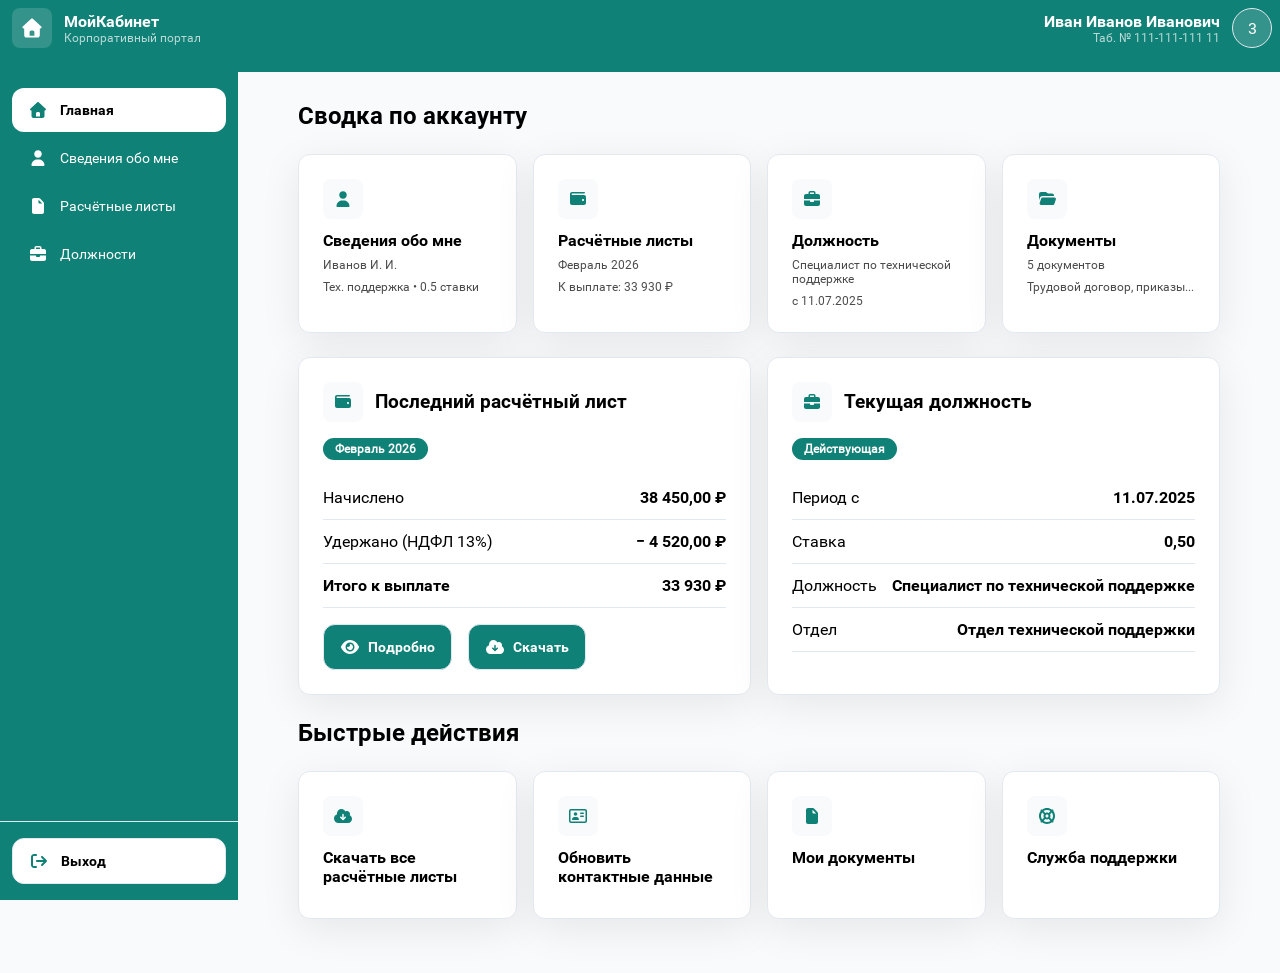
==== index.html @ 72a5d487 "b" ====
<!DOCTYPE html><!-- Главная страница --><html lang="en"> <head><meta charset="UTF-8"><meta name="viewport" content="width=device-width"><link rel="icon" type="image/svg+xml" href="/favicon.svg"><link rel="icon" href="/favicon.ico"><meta name="generator" content="Astro v6.3.8"><title>Astro Basics</title><!-- Шрифт важный --><link rel="preload" href="/fonts/Roboto-Regular.woff2" as="font" type="font/woff2" crossorigin="anonymous"><link rel="stylesheet" href="/_astro/user.DQUoCgs-.css">
<style>.header[data-astro-cid-3ef6ksr2]{position:sticky;top:0;z-index:5;height:var(--header-height);background:var(--color-brand)}.header__inner[data-astro-cid-3ef6ksr2]{display:flex;justify-content:space-between;align-items:center;padding-top:var(--space-1)}.header__logo[data-astro-cid-3ef6ksr2]{display:flex;align-items:center;gap:var(--space-3);margin-left:var(--space-3)}.header__logo-box[data-astro-cid-3ef6ksr2]{width:var(--icon-lg);height:var(--icon-lg);background:var(--color-card-muted);border-radius:var(--radius-2)}.header__logo-icon[data-astro-cid-3ef6ksr2]{width:var(--icon);height:var(--icon);color:var(--color-text-inverse);fill:var(--color-text-inverse)}.header__logo-text[data-astro-cid-3ef6ksr2]{color:var(--color-text-inverse)}.header__user[data-astro-cid-3ef6ksr2]{display:flex;align-items:center;gap:var(--space-3);color:var(--color-text-inverse);cursor:pointer;padding:.25rem .5rem .25rem 0;border-radius:var(--radius-3);transition:background var(--transition)}.header__user-info[data-astro-cid-3ef6ksr2]{text-align:right}.header__avatar[data-astro-cid-3ef6ksr2]{width:var(--icon-lg);height:var(--icon-lg);border-radius:50%;border:var(--border);overflow:hidden;background:var(--color-card-muted);flex-shrink:0}.sidebar-toggle[data-astro-cid-3ef6ksr2]{display:none;background:transparent;border:none;cursor:pointer;padding:var(--space-2);border-radius:var(--radius-2);transition:background var(--transition);align-items:center;justify-content:center}.sidebar-toggle[data-astro-cid-3ef6ksr2]:hover{background:var(--color-card-muted)}.sidebar-toggle[data-astro-cid-3ef6ksr2] .icon[data-astro-cid-3ef6ksr2]{fill:var(--color-text-inverse);width:var(--icon-md);height:var(--icon-md)}@media screen and (max-width:1000px){.sidebar-toggle[data-astro-cid-3ef6ksr2]{display:flex}}@media screen and (max-width:600px){.header__inner[data-astro-cid-3ef6ksr2]{padding:var(--space-1) 0}.header__user-info[data-astro-cid-3ef6ksr2]{display:none}.header__inner-left[data-astro-cid-3ef6ksr2]{width:100%}}@media screen and (max-width:400px){.header__user[data-astro-cid-3ef6ksr2]{display:none}.header__inner-left[data-astro-cid-3ef6ksr2]{width:100%;padding-right:var(--space-3)}.header__logo[data-astro-cid-3ef6ksr2]{margin-left:auto}}.sidebar[data-astro-cid-ssfzsv2f]{height:calc(100vh - var(--header-height));width:var(--sidebar-width);background-color:var(--color-brand);position:sticky;top:var(--header-height);z-index:5;overflow-y:auto}.sidebar__nav[data-astro-cid-ssfzsv2f]{flex:1;padding:var(--space-4) var(--space-3);gap:var(--space-1)}.sidebar__item[data-astro-cid-ssfzsv2f]{display:flex;align-items:center;gap:var(--space-3);padding:var(--space-3) var(--space-4);border-radius:var(--radius-3);font-size:.875rem;color:var(--color-text-inverse);transition:color var(--transition),background var(--transition);cursor:pointer;position:relative}.sidebar__item[data-astro-cid-ssfzsv2f]:hover{background:var(--color-card);color:var(--color-text);transition:color var(--transition),background var(--transition)}.sidebar__item[data-astro-cid-ssfzsv2f]:hover svg[data-astro-cid-ssfzsv2f]{fill:var(--color-brand);transition:fill var(--transition)}.sidebar__item[data-astro-cid-ssfzsv2f].active{font-family:var(--family-bold);background:var(--color-card);color:var(--clr-text)}.sidebar__item[data-astro-cid-ssfzsv2f].active svg[data-astro-cid-ssfzsv2f]{fill:var(--color-brand)}.sidebar__bottom[data-astro-cid-ssfzsv2f]{padding:var(--space-4) var(--space-3);border-top:var(--border)}.sidebar__item[data-astro-cid-ssfzsv2f].logout{color:var(--color-text);width:100%;background:var(--color-card)}
</style></head> <body>  <div class="home"> <header class="header" data-astro-cid-3ef6ksr2> <div class="container" data-astro-cid-3ef6ksr2> <div class="header__inner" data-astro-cid-3ef6ksr2> <div class="header__inner-left flex__row flex__gap flex__align" data-astro-cid-3ef6ksr2> <!-- Кнопка гамбургер (появляется только при ≤1000px) --> <button class="sidebar-toggle" id="sidebarToggle" aria-label="Открыть меню" aria-controls="sidebar" aria-expanded="false" data-astro-cid-3ef6ksr2> <svg viewBox="0 0 640 640" class="icon" data-astro-cid-3ef6ksr2="true"><!--!Font Awesome Free v7.2.0 by @fontawesome - https://fontawesome.com License - https://fontawesome.com/license/free Copyright 2026 Fonticons, Inc.--><path d="M96 160C96 142.3 110.3 128 128 128L512 128C529.7 128 544 142.3 544 160C544 177.7 529.7 192 512 192L128 192C110.3 192 96 177.7 96 160zM96 320C96 302.3 110.3 288 128 288L512 288C529.7 288 544 302.3 544 320C544 337.7 529.7 352 512 352L128 352C110.3 352 96 337.7 96 320zM544 480C544 497.7 529.7 512 512 512L128 512C110.3 512 96 497.7 96 480C96 462.3 110.3 448 128 448L512 448C529.7 448 544 462.3 544 480z" /></svg> </button> <a href="/" class="header__logo" data-astro-cid-3ef6ksr2> <div class="header__logo-box flex__center" data-astro-cid-3ef6ksr2> <svg viewBox="0 0 640 640" class="header__logo-icon" data-astro-cid-3ef6ksr2="true"><!--!Font Awesome Free v7.2.0 by @fontawesome - https://fontawesome.com License - https://fontawesome.com/license/free Copyright 2026 Fonticons, Inc.--><path d="M341.8 72.6C329.5 61.2 310.5 61.2 298.3 72.6L74.3 280.6C64.7 289.6 61.5 303.5 66.3 315.7C71.1 327.9 82.8 336 96 336L112 336L112 512C112 547.3 140.7 576 176 576L464 576C499.3 576 528 547.3 528 512L528 336L544 336C557.2 336 569 327.9 573.8 315.7C578.6 303.5 575.4 289.5 565.8 280.6L341.8 72.6zM304 384L336 384C362.5 384 384 405.5 384 432L384 528L256 528L256 432C256 405.5 277.5 384 304 384z" /></svg> </div> <div class="header__logo-text" data-astro-cid-3ef6ksr2> <div class="name header__logo-title" data-astro-cid-3ef6ksr2>МойКабинет</div> <div class="sub header__logo-text--span" data-astro-cid-3ef6ksr2>Корпоративный портал</div> </div> </a> </div> <div class="header__user" data-astro-cid-3ef6ksr2> <div class="header__user-info" data-astro-cid-3ef6ksr2> <div class="name header__user-name" data-astro-cid-3ef6ksr2>Иван Иванов Иванович</div> <div class="sub header__user-id" data-astro-cid-3ef6ksr2>Таб. № 111-111-111 11</div> </div> <div class="header__avatar flex__center" data-astro-cid-3ef6ksr2>3</div> </div> </div> </div> </header> <div class="main"> <div class="container"> <div class="main__inner"> <aside class="sidebar flex__column" id="sidebar" data-astro-cid-ssfzsv2f> <nav class="sidebar__nav flex__column" data-astro-cid-ssfzsv2f> <a href="/" class="sidebar__item active" data-astro-cid-ssfzsv2f><svg viewBox="0 0 640 640" class="icon" data-astro-cid-ssfzsv2f="true"><!--!Font Awesome Free v7.2.0 by @fontawesome - https://fontawesome.com License - https://fontawesome.com/license/free Copyright 2026 Fonticons, Inc.--><path d="M341.8 72.6C329.5 61.2 310.5 61.2 298.3 72.6L74.3 280.6C64.7 289.6 61.5 303.5 66.3 315.7C71.1 327.9 82.8 336 96 336L112 336L112 512C112 547.3 140.7 576 176 576L464 576C499.3 576 528 547.3 528 512L528 336L544 336C557.2 336 569 327.9 573.8 315.7C578.6 303.5 575.4 289.5 565.8 280.6L341.8 72.6zM304 384L336 384C362.5 384 384 405.5 384 432L384 528L256 528L256 432C256 405.5 277.5 384 304 384z" /></svg>Главная</a> <a href="/my" class="sidebar__item" data-astro-cid-ssfzsv2f><svg viewBox="0 0 640 640" class="icon" data-astro-cid-ssfzsv2f="true"><!--!Font Awesome Free v7.2.0 by @fontawesome - https://fontawesome.com License - https://fontawesome.com/license/free Copyright 2026 Fonticons, Inc.--><path d="M320 312C386.3 312 440 258.3 440 192C440 125.7 386.3 72 320 72C253.7 72 200 125.7 200 192C200 258.3 253.7 312 320 312zM290.3 368C191.8 368 112 447.8 112 546.3C112 562.7 125.3 576 141.7 576L498.3 576C514.7 576 528 562.7 528 546.3C528 447.8 448.2 368 349.7 368L290.3 368z" /></svg>Сведения обо мне</a> <a href="/payslips" class="sidebar__item" data-astro-cid-ssfzsv2f><svg viewBox="0 0 640 640" class="icon" data-astro-cid-ssfzsv2f="true"><!--!Font Awesome Free v7.2.0 by @fontawesome - https://fontawesome.com License - https://fontawesome.com/license/free Copyright 2026 Fonticons, Inc.--><path d="M192 64C156.7 64 128 92.7 128 128L128 512C128 547.3 156.7 576 192 576L448 576C483.3 576 512 547.3 512 512L512 234.5C512 217.5 505.3 201.2 493.3 189.2L386.7 82.7C374.7 70.7 358.5 64 341.5 64L192 64zM453.5 240L360 240C346.7 240 336 229.3 336 216L336 122.5L453.5 240z" /></svg>Расчётные листы</a> <a href="/positions" class="sidebar__item" data-astro-cid-ssfzsv2f><svg viewBox="0 0 640 640" class="icon" data-astro-cid-ssfzsv2f="true"><!--!Font Awesome Free v7.2.0 by @fontawesome - https://fontawesome.com License - https://fontawesome.com/license/free Copyright 2026 Fonticons, Inc.--><path d="M264 112L376 112C380.4 112 384 115.6 384 120L384 160L256 160L256 120C256 115.6 259.6 112 264 112zM208 120L208 160L128 160C92.7 160 64 188.7 64 224L64 320L576 320L576 224C576 188.7 547.3 160 512 160L432 160L432 120C432 89.1 406.9 64 376 64L264 64C233.1 64 208 89.1 208 120zM576 368L384 368L384 384C384 401.7 369.7 416 352 416L288 416C270.3 416 256 401.7 256 384L256 368L64 368L64 480C64 515.3 92.7 544 128 544L512 544C547.3 544 576 515.3 576 480L576 368z" /></svg>Должности</a> </nav> <div class="sidebar__bottom" data-astro-cid-ssfzsv2f> <a href="/logout" class="sidebar__item logout card__btn" data-astro-cid-ssfzsv2f><svg viewBox="0 0 640 640" class="icon__black" data-astro-cid-ssfzsv2f="true"><!--!Font Awesome Pro v7.2.0 by @fontawesome - https://fontawesome.com License - https://fontawesome.com/license (Commercial License) Copyright 2026 Fonticons, Inc.--><path d="M224 160C241.7 160 256 145.7 256 128C256 110.3 241.7 96 224 96L160 96C107 96 64 139 64 192L64 448C64 501 107 544 160 544L224 544C241.7 544 256 529.7 256 512C256 494.3 241.7 480 224 480L160 480C142.3 480 128 465.7 128 448L128 192C128 174.3 142.3 160 160 160L224 160zM566.6 342.6C579.1 330.1 579.1 309.8 566.6 297.3L438.6 169.3C426.1 156.8 405.8 156.8 393.3 169.3C380.8 181.8 380.8 202.1 393.3 214.6L466.7 288L256 288C238.3 288 224 302.3 224 320C224 337.7 238.3 352 256 352L466.7 352L393.3 425.4C380.8 437.9 380.8 458.2 393.3 470.7C405.8 483.2 426.1 483.2 438.6 470.7L566.6 342.7z" /></svg>Выход</a> </div> </aside> <main class="main__hero"> <h1 class="title">Сводка по аккаунту</h1> <div class="cards__sm"> <!-- Карточка --><a href="/my" class="card flex__column card__hover"> <div class="card__icon flex__center"> <svg viewBox="0 0 640 640" class="icon__black"><!--!Font Awesome Free v7.2.0 by @fontawesome - https://fontawesome.com License - https://fontawesome.com/license/free Copyright 2026 Fonticons, Inc.--><path d="M320 312C386.3 312 440 258.3 440 192C440 125.7 386.3 72 320 72C253.7 72 200 125.7 200 192C200 258.3 253.7 312 320 312zM290.3 368C191.8 368 112 447.8 112 546.3C112 562.7 125.3 576 141.7 576L498.3 576C514.7 576 528 562.7 528 546.3C528 447.8 448.2 368 349.7 368L290.3 368z" /></svg> </div> <div class="card-content flex__column"> <div class="name card__title">Сведения обо мне</div> <div class="card__meta flex__column"> <div class="sub card__sub">Иванов И. И.</div><div class="sub card__sub">Тех. поддержка • 0.5 ставки</div> </div> </div> </a><!-- Карточка --><a href="/payslips" class="card flex__column card__hover"> <div class="card__icon flex__center"> <svg viewBox="0 0 640 640" class="icon__black"><!--!Font Awesome Free v7.2.0 by @fontawesome - https://fontawesome.com License - https://fontawesome.com/license/free Copyright 2026 Fonticons, Inc.--><path d="M128 96C92.7 96 64 124.7 64 160L64 448C64 483.3 92.7 512 128 512L512 512C547.3 512 576 483.3 576 448L576 256C576 220.7 547.3 192 512 192L136 192C122.7 192 112 181.3 112 168C112 154.7 122.7 144 136 144L520 144C533.3 144 544 133.3 544 120C544 106.7 533.3 96 520 96L128 96zM480 320C497.7 320 512 334.3 512 352C512 369.7 497.7 384 480 384C462.3 384 448 369.7 448 352C448 334.3 462.3 320 480 320z" /></svg> </div> <div class="card-content flex__column"> <div class="name card__title">Расчётные листы</div> <div class="card__meta flex__column"> <div class="sub card__sub">Февраль 2026</div><div class="sub card__sub">К выплате: 33 930 ₽</div> </div> </div> </a><!-- Карточка --><a href="/positions" class="card flex__column card__hover"> <div class="card__icon flex__center"> <svg viewBox="0 0 640 640" class="icon__black"><!--!Font Awesome Free v7.2.0 by @fontawesome - https://fontawesome.com License - https://fontawesome.com/license/free Copyright 2026 Fonticons, Inc.--><path d="M264 112L376 112C380.4 112 384 115.6 384 120L384 160L256 160L256 120C256 115.6 259.6 112 264 112zM208 120L208 160L128 160C92.7 160 64 188.7 64 224L64 320L576 320L576 224C576 188.7 547.3 160 512 160L432 160L432 120C432 89.1 406.9 64 376 64L264 64C233.1 64 208 89.1 208 120zM576 368L384 368L384 384C384 401.7 369.7 416 352 416L288 416C270.3 416 256 401.7 256 384L256 368L64 368L64 480C64 515.3 92.7 544 128 544L512 544C547.3 544 576 515.3 576 480L576 368z" /></svg> </div> <div class="card-content flex__column"> <div class="name card__title">Должность</div> <div class="card__meta flex__column"> <div class="sub card__sub">Специалист по технической поддержке</div><div class="sub card__sub">с 11.07.2025</div> </div> </div> </a><!-- Карточка --><a href="/documents" class="card flex__column card__hover"> <div class="card__icon flex__center"> <svg viewBox="0 0 640 640" class="icon__black"><!--!Font Awesome Free v7.2.0 by @fontawesome - https://fontawesome.com License - https://fontawesome.com/license/free Copyright 2026 Fonticons, Inc.--><path d="M88 289.6L64.4 360.2L64.4 160C64.4 124.7 93.1 96 128.4 96L267.1 96C280.9 96 294.4 100.5 305.5 108.8L343.9 137.6C349.4 141.8 356.2 144 363.1 144L480.4 144C515.7 144 544.4 172.7 544.4 208L544.4 224L179 224C137.7 224 101 250.4 87.9 289.6zM509.8 512L131 512C98.2 512 75.1 479.9 85.5 448.8L133.5 304.8C140 285.2 158.4 272 179 272L557.8 272C590.6 272 613.7 304.1 603.3 335.2L555.3 479.2C548.8 498.8 530.4 512 509.8 512z" /></svg> </div> <div class="card-content flex__column"> <div class="name card__title">Документы</div> <div class="card__meta flex__column"> <div class="sub card__sub">5 документов</div><div class="sub card__sub">Трудовой договор, приказы...</div> </div> </div> </a> </div> <div class="cards"> <div class="card"> <div class="card__header flex__wrap"> <div class="card__icon flex__center"> <svg viewBox="0 0 640 640" class="icon__black"><!--!Font Awesome Free v7.2.0 by @fontawesome - https://fontawesome.com License - https://fontawesome.com/license/free Copyright 2026 Fonticons, Inc.--><path d="M128 96C92.7 96 64 124.7 64 160L64 448C64 483.3 92.7 512 128 512L512 512C547.3 512 576 483.3 576 448L576 256C576 220.7 547.3 192 512 192L136 192C122.7 192 112 181.3 112 168C112 154.7 122.7 144 136 144L520 144C533.3 144 544 133.3 544 120C544 106.7 533.3 96 520 96L128 96zM480 320C497.7 320 512 334.3 512 352C512 369.7 497.7 384 480 384C462.3 384 448 369.7 448 352C448 334.3 462.3 320 480 320z" /></svg> </div> <h3 class="name">Последний расчётный лист</h3> </div> <span class="card__mark margin__bottom">Февраль 2026</span> <div class="card__row flex__between"> <span class="card__text">Начислено</span> <span class="name right__text">38 450,00 ₽</span> </div> <div class="card__row flex__between"> <span class="card__text">Удержано (НДФЛ 13%)</span> <span class="name right__text">− 4 520,00 ₽</span> </div> <div class="margin__bottom card__row flex__between name"> <span>Итого к выплате</span> <span class="right__text">33 930 ₽</span> </div> <div class="flex flex__gap flex__wrap"> <a href="/payslips/feb-2026" class="card__btn"><svg viewBox="0 0 640 640" class="icon"><!--!Font Awesome Free v7.2.0 by @fontawesome - https://fontawesome.com License - https://fontawesome.com/license/free Copyright 2026 Fonticons, Inc.--><path d="M320 96C239.2 96 174.5 132.8 127.4 176.6C80.6 220.1 49.3 272 34.4 307.7C31.1 315.6 31.1 324.4 34.4 332.3C49.3 368 80.6 420 127.4 463.4C174.5 507.1 239.2 544 320 544C400.8 544 465.5 507.2 512.6 463.4C559.4 419.9 590.7 368 605.6 332.3C608.9 324.4 608.9 315.6 605.6 307.7C590.7 272 559.4 220 512.6 176.6C465.5 132.9 400.8 96 320 96zM176 320C176 240.5 240.5 176 320 176C399.5 176 464 240.5 464 320C464 399.5 399.5 464 320 464C240.5 464 176 399.5 176 320zM320 256C320 291.3 291.3 320 256 320C244.5 320 233.7 317 224.3 311.6C223.3 322.5 224.2 333.7 227.2 344.8C240.9 396 293.6 426.4 344.8 412.7C396 399 426.4 346.3 412.7 295.1C400.5 249.4 357.2 220.3 311.6 224.3C316.9 233.6 320 244.4 320 256z" /></svg>Подробно</a> <a href="/payslips/feb-2026/download" class="card__btn"><svg viewBox="0 0 640 640" class="icon"><!--!Font Awesome Free v7.2.0 by @fontawesome - https://fontawesome.com License - https://fontawesome.com/license/free Copyright 2026 Fonticons, Inc.--><path d="M176 544C96.5 544 32 479.5 32 400C32 336.6 73 282.8 129.9 263.5C128.6 255.8 128 248 128 240C128 160.5 192.5 96 272 96C327.4 96 375.5 127.3 399.6 173.1C413.8 164.8 430.4 160 448 160C501 160 544 203 544 256C544 271.7 540.2 286.6 533.5 299.7C577.5 320 608 364.4 608 416C608 486.7 550.7 544 480 544L176 544zM409 377C418.4 367.6 418.4 352.4 409 343.1C399.6 333.8 384.4 333.7 375.1 343.1L344.1 374.1L344.1 272C344.1 258.7 333.4 248 320.1 248C306.8 248 296.1 258.7 296.1 272L296.1 374.1L265.1 343.1C255.7 333.7 240.5 333.7 231.2 343.1C221.9 352.5 221.8 367.7 231.2 377L303.2 449C312.6 458.4 327.8 458.4 337.1 449L409.1 377z" /></svg>Скачать</a> </div> </div> <div class="card"> <div class="card__header flex__wrap"> <div class="card__icon flex__center"> <svg viewBox="0 0 640 640" class="icon__black"><!--!Font Awesome Free v7.2.0 by @fontawesome - https://fontawesome.com License - https://fontawesome.com/license/free Copyright 2026 Fonticons, Inc.--><path d="M264 112L376 112C380.4 112 384 115.6 384 120L384 160L256 160L256 120C256 115.6 259.6 112 264 112zM208 120L208 160L128 160C92.7 160 64 188.7 64 224L64 320L576 320L576 224C576 188.7 547.3 160 512 160L432 160L432 120C432 89.1 406.9 64 376 64L264 64C233.1 64 208 89.1 208 120zM576 368L384 368L384 384C384 401.7 369.7 416 352 416L288 416C270.3 416 256 401.7 256 384L256 368L64 368L64 480C64 515.3 92.7 544 128 544L512 544C547.3 544 576 515.3 576 480L576 368z" /></svg> </div> <h3 class="name">Текущая должность</h3> </div> <span class="card__mark margin__bottom">Действующая</span> <div class="card__row flex__between"> <span class="card__text">Период с</span> <span class="name right__text">11.07.2025</span> </div> <div class="card__row flex__between"> <span class="card__text">Ставка</span> <span class="name right__text">0,50</span> </div> <div class="card__row flex__between"> <span>Должность</span> <span class="name right__text">Специалист по технической поддержке</span> </div> <div class="card__row flex__between"> <span>Отдел</span> <span class="name right__text">Отдел технической поддержки</span> </div> </div> </div> <h2 class="title">Быстрые действия</h2> <div class="cards__sm"> <!-- Карточка --><a href="/payslips/all/download" class="card flex__column card__hover"> <div class="card__icon flex__center"> <svg viewBox="0 0 640 640" class="icon__black"><!--!Font Awesome Free v7.2.0 by @fontawesome - https://fontawesome.com License - https://fontawesome.com/license/free Copyright 2026 Fonticons, Inc.--><path d="M176 544C96.5 544 32 479.5 32 400C32 336.6 73 282.8 129.9 263.5C128.6 255.8 128 248 128 240C128 160.5 192.5 96 272 96C327.4 96 375.5 127.3 399.6 173.1C413.8 164.8 430.4 160 448 160C501 160 544 203 544 256C544 271.7 540.2 286.6 533.5 299.7C577.5 320 608 364.4 608 416C608 486.7 550.7 544 480 544L176 544zM409 377C418.4 367.6 418.4 352.4 409 343.1C399.6 333.8 384.4 333.7 375.1 343.1L344.1 374.1L344.1 272C344.1 258.7 333.4 248 320.1 248C306.8 248 296.1 258.7 296.1 272L296.1 374.1L265.1 343.1C255.7 333.7 240.5 333.7 231.2 343.1C221.9 352.5 221.8 367.7 231.2 377L303.2 449C312.6 458.4 327.8 458.4 337.1 449L409.1 377z" /></svg> </div> <div class="card-content flex__column"> <div class="name card__title">Скачать все расчётные листы</div> <div class="card__meta flex__column">  </div> </div> </a><!-- Карточка --><a href="/my-info/edit" class="card flex__column card__hover"> <div class="card__icon flex__center"> <svg viewBox="0 0 640 640" class="icon__black"><!--!Font Awesome Free v7.2.0 by @fontawesome - https://fontawesome.com License - https://fontawesome.com/license/free Copyright 2026 Fonticons, Inc.--><path d="M544 144C552.8 144 560 151.2 560 160L560 480C560 488.8 552.8 496 544 496L96 496C87.2 496 80 488.8 80 480L80 160C80 151.2 87.2 144 96 144L544 144zM96 96C60.7 96 32 124.7 32 160L32 480C32 515.3 60.7 544 96 544L544 544C579.3 544 608 515.3 608 480L608 160C608 124.7 579.3 96 544 96L96 96zM240 312C270.9 312 296 286.9 296 256C296 225.1 270.9 200 240 200C209.1 200 184 225.1 184 256C184 286.9 209.1 312 240 312zM208 352C163.8 352 128 387.8 128 432C128 440.8 135.2 448 144 448L336 448C344.8 448 352 440.8 352 432C352 387.8 316.2 352 272 352L208 352zM408 208C394.7 208 384 218.7 384 232C384 245.3 394.7 256 408 256L488 256C501.3 256 512 245.3 512 232C512 218.7 501.3 208 488 208L408 208zM408 304C394.7 304 384 314.7 384 328C384 341.3 394.7 352 408 352L488 352C501.3 352 512 341.3 512 328C512 314.7 501.3 304 488 304L408 304z" /></svg> </div> <div class="card-content flex__column"> <div class="name card__title">Обновить контактные данные</div> <div class="card__meta flex__column">  </div> </div> </a><!-- Карточка --><a href="/documents" class="card flex__column card__hover"> <div class="card__icon flex__center"> <svg viewBox="0 0 640 640" class="icon__black"><!--!Font Awesome Free v7.2.0 by @fontawesome - https://fontawesome.com License - https://fontawesome.com/license/free Copyright 2026 Fonticons, Inc.--><path d="M192 64C156.7 64 128 92.7 128 128L128 512C128 547.3 156.7 576 192 576L448 576C483.3 576 512 547.3 512 512L512 234.5C512 217.5 505.3 201.2 493.3 189.2L386.7 82.7C374.7 70.7 358.5 64 341.5 64L192 64zM453.5 240L360 240C346.7 240 336 229.3 336 216L336 122.5L453.5 240z" /></svg> </div> <div class="card-content flex__column"> <div class="name card__title">Мои документы</div> <div class="card__meta flex__column">  </div> </div> </a><!-- Карточка --><a href="/help" class="card flex__column card__hover"> <div class="card__icon flex__center"> <svg viewBox="0 0 640 640" class="icon__black"><!--!Font Awesome Free v7.2.0 by @fontawesome - https://fontawesome.com License - https://fontawesome.com/license/free Copyright 2026 Fonticons, Inc.--><path d="M431.2 476.5C399.9 498.9 361.5 512 320 512C278.5 512 240.1 498.9 208.8 476.5L266.8 418.5C282.6 427.1 300.8 432 320.1 432C339.4 432 357.5 427.1 373.4 418.5L431.4 476.5zM521.9 477.3C555.7 433.9 575.9 379.3 575.9 320C575.9 260.7 555.8 206.1 522 162.7C531 150.2 529.9 132.6 518.6 121.4C507.3 110.2 489.8 109 477.3 118C433.9 84.2 379.3 64 320 64C260.7 64 206.1 84.2 162.7 118C150.2 109 132.6 110.1 121.4 121.4C110.2 132.7 109 150.2 118 162.7C84.2 206.1 64 260.7 64 320C64 379.3 84.2 433.9 118 477.3C109 489.8 110.1 507.4 121.4 518.6C132.7 529.8 150.2 531 162.7 522C206.1 555.8 260.7 576 320 576C379.3 576 433.9 555.8 477.3 522C489.8 531 507.4 529.9 518.6 518.6C529.8 507.3 531 489.8 522 477.3zM476.4 431.2L418.4 373.2C427 357.4 431.9 339.2 431.9 319.9C431.9 300.6 427 282.5 418.4 266.6L476.4 208.6C498.9 240.1 512 278.5 512 320C512 361.5 498.9 399.9 476.5 431.2zM431.2 163.5L373.2 221.5C357.4 212.9 339.2 208 319.9 208C300.6 208 282.5 212.9 266.6 221.5L208.6 163.5C240.1 141.1 278.5 128 320 128C361.5 128 399.9 141.1 431.2 163.5zM221.5 373.3L163.5 431.3C141.1 399.9 128 361.5 128 320C128 278.5 141.1 240.1 163.5 208.8L221.5 266.8C212.9 282.6 208 300.8 208 320.1C208 339.4 212.9 357.5 221.5 373.4zM272 320C272 293.5 293.5 272 320 272C346.5 272 368 293.5 368 320C368 346.5 346.5 368 320 368C293.5 368 272 346.5 272 320z" /></svg> </div> <div class="card-content flex__column"> <div class="name card__title">Служба поддержки</div> <div class="card__meta flex__column">  </div> </div> </a> </div> </main> </div> </div> </div> </div>   <!-- В конце файла, после </style> --> <script type="module">document.addEventListener("DOMContentLoaded",()=>{const s=document.getElementById("sidebarToggle"),t=document.getElementById("sidebar"),i=document.getElementById("sidebarOverlay");if(!s||!t)return;let e=i;e||(e=document.createElement("div"),e.id="sidebarOverlay",e.className="sidebar-overlay",document.body.appendChild(e));const n=()=>{t.classList.add("sidebar--open"),e.classList.add("sidebar-overlay--visible"),s.setAttribute("aria-expanded","true"),document.body.style.overflow="hidden"},a=()=>{t.classList.remove("sidebar--open"),e.classList.remove("sidebar-overlay--visible"),s.setAttribute("aria-expanded","false"),document.body.style.overflow=""};s.addEventListener("click",d=>{d.stopPropagation(),t.classList.contains("sidebar--open")?a():n()}),e.addEventListener("click",a),document.addEventListener("keydown",d=>{d.key==="Escape"&&t.classList.contains("sidebar--open")&&a()}),t.querySelectorAll("a[href]").forEach(d=>{d.addEventListener("click",()=>{window.innerWidth<=1e3&&a()})})});</script></body></html>
---- _astro/user.DQUoCgs-.css ----
@font-face{font-family:Roboto;src:url(/fonts/Roboto-Regular.woff2) format("woff2");font-weight:400;font-style:normal;font-display:swap}@font-face{font-family:RobotoBold;src:url(/fonts/Roboto-Bold.woff2) format("woff2");font-weight:700;font-style:normal;font-display:swap}@font-face{font-family:RobotoLight;src:url(/fonts/Roboto-Light.woff2) format("woff2");font-weight:300;font-style:normal;font-display:swap}*,*:after,*:before{padding:0;margin:0;box-sizing:border-box}:root{--color-bg: #F8FAFC;--color-card: #fff;--color-card-muted: rgba(255, 255, 255, .15);--color-brand: #108177;--color-danger: #ef4444;--color-danger-muted: #fef3f3;--color-text: #000;--color-text-inverse: #fff;--color-text-muted: #61748A;--color-border: #e2e8f0;--opacity-hover: .7;--space-1: 4px;--space-2: 8px;--space-3: 12px;--space-4: 16px;--space-5: 24px;--radius-1: 4px;--radius-2: 8px;--radius-3: 12px;--radius-4: 16px;--radius-5: 24px;--transition: .2s ease;--border-width: 1px;--border-style: solid;--border: var(--border-width) var(--border-style) var(--color-border);--border-brand: var(--border-width) var(--border-style) var(--color-brand);--header-height: 4.5rem;--icon: 24px;--icon-sm: 20px;--icon-md: 30px;--icon-lg: 40px;--card-width: 350px;--card-width-sm: 200px;--card-width-md: 500px;--padding-main: 30px 60px;--clr-primary: #F8FAFC;--clr-secondary: #fff;--clr-tertiary: #108177;--clr-text-primary: #000;--clr-text-sub: #61748a;--clr-text-white: #fff;--clr-text-black: #000;--clr-input: #F8FAFC;--clr-border: #e2e8f0;--container-width: 1220px;--container-padding-x: 0;--container-padding-y: 0px;--container-margin-x: auto;--container-margin-y: 0;--shadow-default: 0 10px 40px rgba(0, 0, 0, .08);--family: "Roboto", sans-serif;--family-bold: "RobotoBold", sans-serif;--family-light: "RobotoLight", sans-serif;--gap: 8px;--input-height: 54px;--icon-width: 20px;--icon-height: 20px;--border: 1.5008px solid var(--clr-border);--border-radius: var(--radius-sm);--sidebar-width: 300px}html,body{height:100%}html{font-size:16px}body{font-size:1rem;background-color:var(--clr-primary);color:var(--clr-text-primary);font-family:var(--family)}.container{max-width:calc(var(--container-width) + var(--sidebar-width));width:100%;padding:var(--container-padding-y) var(--container-padding-x);margin:var(--container-margin-y) var(--container-margin-x)}.container__left{max-width:calc(var(--container-width) + var(--sidebar-width))}h1{font-size:1.5rem;margin-bottom:8px;font-family:var(--family-bold)}.descr,.input::placeholder{font-family:var(--family-light )}.sub{font-size:.75rem;opacity:.7}.title{margin-bottom:var(--space-5);font-family:var(--family-bold)}.name{font-family:var(--family-bold)}.label{cursor:pointer}.flex,.flex__column,.flex__row,.flex__center,.flex__between,.flex__wrap{display:flex}.flex__align{align-items:center}.flex__wrap{flex-wrap:wrap}.flex__row,.input__wrapper{flex-direction:row}.flex__column{flex-direction:column;gap:var(--gap)}.flex__center{align-items:center;justify-content:center}.flex__between{justify-content:space-between;align-items:center}.flex__gap{gap:var(--space-4)}a{text-decoration:none;color:inherit}.button{background-color:var(--clr-tertiary);color:var(--clr-primary);cursor:pointer;border:none}.input,.button{width:100%;height:var(--input-height);font-family:inherit;font-size:inherit;border:var(--border);border-radius:var(--border-radius)}.input{padding:0 16px 0 48px;background-color:var(--clr-input);color:inherit}.input__wrapper{position:relative;align-items:center}.input__icon{position:absolute;left:1rem;z-index:1;fill:var(--clr-text-sub)}.icon,.icon__black{width:var(--icon-width);height:var(--icon-height);fill:#fff}.icon__black{fill:var(--color-brand)}.icon__md{width:var(--icon-md);height:var(--icon-md)}.icon__lg{width:var(--icon-lg);height:var(--icon-lg)}.cards,.cards__sm,.cards__md{display:grid;grid-template-columns:repeat(auto-fit,minmax(var(--card-width),1fr));gap:var(--space-4);margin-bottom:var(--space-5)}.cards__sm{grid-template-columns:repeat(auto-fit,minmax(var(--card-width-sm),1fr))}.cards__md{grid-template-columns:repeat(auto-fit,minmax(var(--card-width-md),1fr))}.card{background:var(--color-card);border-radius:var(--radius-3);box-shadow:var(--shadow-default);padding:var(--space-5);transition:background var(--transition),color var(--transition);border:var(--border);animation:fadeUp .5s ease both;gap:var(--space-3)}.card__hover:hover{cursor:pointer;background:var(--color-brand);color:var(--color-text-inverse)}.card__icon{width:var(--icon-lg);height:var(--icon-lg);border-radius:var(--radius-2);background-color:var(--color-bg)}.card-value{font-family:var(--family-bold);font-size:13px}.card-sub{font-size:13px;color:var(--text-secondary);margin-top:2px}.card-content{gap:var(--gap)}.card-text{font-size:13px;font-family:var(--family-bold);color:var(--text-main)}.card__btn{width:fit-content;display:inline-flex;align-items:center;gap:var(--space-2);padding:var(--space-3) var(--space-4);border-radius:var(--radius-3);font-size:.875rem;font-family:var(--family-bold);transition:opacity var(--transition);opacity:1;background-color:var(--color-brand);border:var(--border);color:var(--color-text-inverse)}.card__btn:hover{opacity:var(--opacity-hover);cursor:pointer}.card__mark{display:inline-block;margin-left:auto;font-size:12px;font-weight:600;padding:4px 12px;border-radius:20px;background-color:var(--clr-tertiary);color:#fff}.card__row{padding:var(--space-3) 0;border-bottom:var(--border)}.card__header{display:flex;align-items:center;gap:var(--space-3);margin-bottom:var(--space-4)}.hover{opacity:1;transition:var(--transition)}.hover:hover{opacity:var(--opacity-hover);transition:var(--transition)}@keyframes fadeUp{0%{opacity:0;transform:translateY(16px)}to{opacity:1;transform:translateY(0)}}.main__title{margin-bottom:var(--space-5)}.main__inner{position:relative;display:flex}.main__hero{width:100%;padding:var(--padding-main)}.main{min-height:calc(100vh - var(--header-height));margin-left:auto;margin-right:auto}.margin__bottom{margin-bottom:var(--space-4)}.right__text{text-align:right}@media(max-width:1000px){.sidebar-toggle{display:flex;align-items:center;justify-content:center}.flex__wrap{flex-wrap:wrap;align-items:center;justify-content:center;text-align:center}}@media screen and (max-width:800px){:root{--card-width-md: 100%;--card-width: 100%;--padding-main: 30px;--header-height: 60px;--sidebar-width: 100%}.sidebar{position:fixed!important;top:var(--header-height)!important;left:0;height:calc(100vh - var(--header-height))!important;transform:translate(-100%);transition:transform .3s ease;z-index:20;box-shadow:var(--shadow-default)}.sidebar--open{transform:translate(0)!important}.sidebar-overlay{display:none;position:fixed;top:var(--header-height);left:0;width:100%;height:calc(100vh - var(--header-height));background:#0006;z-index:15;opacity:0;transition:opacity .3s ease}.card__mark{margin:0}.card__row{flex-direction:column;text-align:center}.card{justify-content:center;align-items:center;text-align:center}.cards__md{grid-template-columns:repeat(auto-fit,minmax(var(--card-width-md),1fr))}}
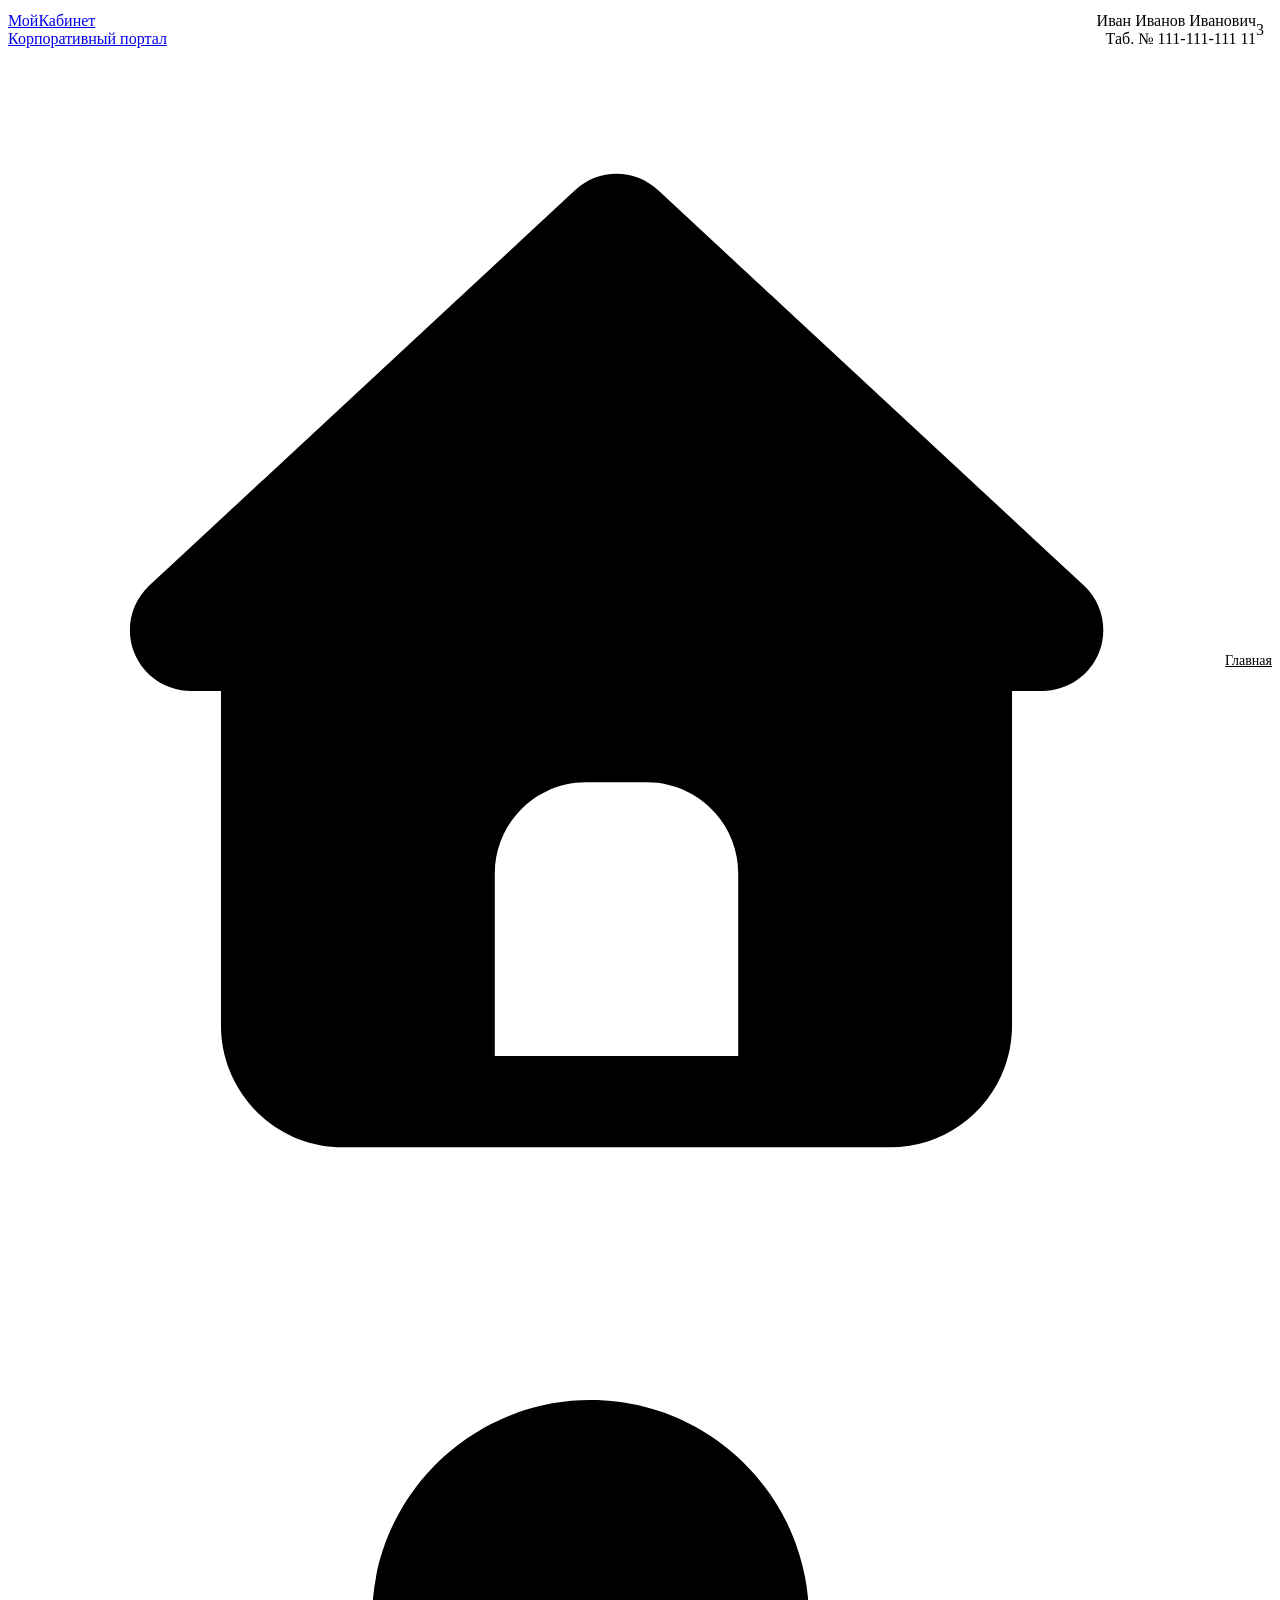
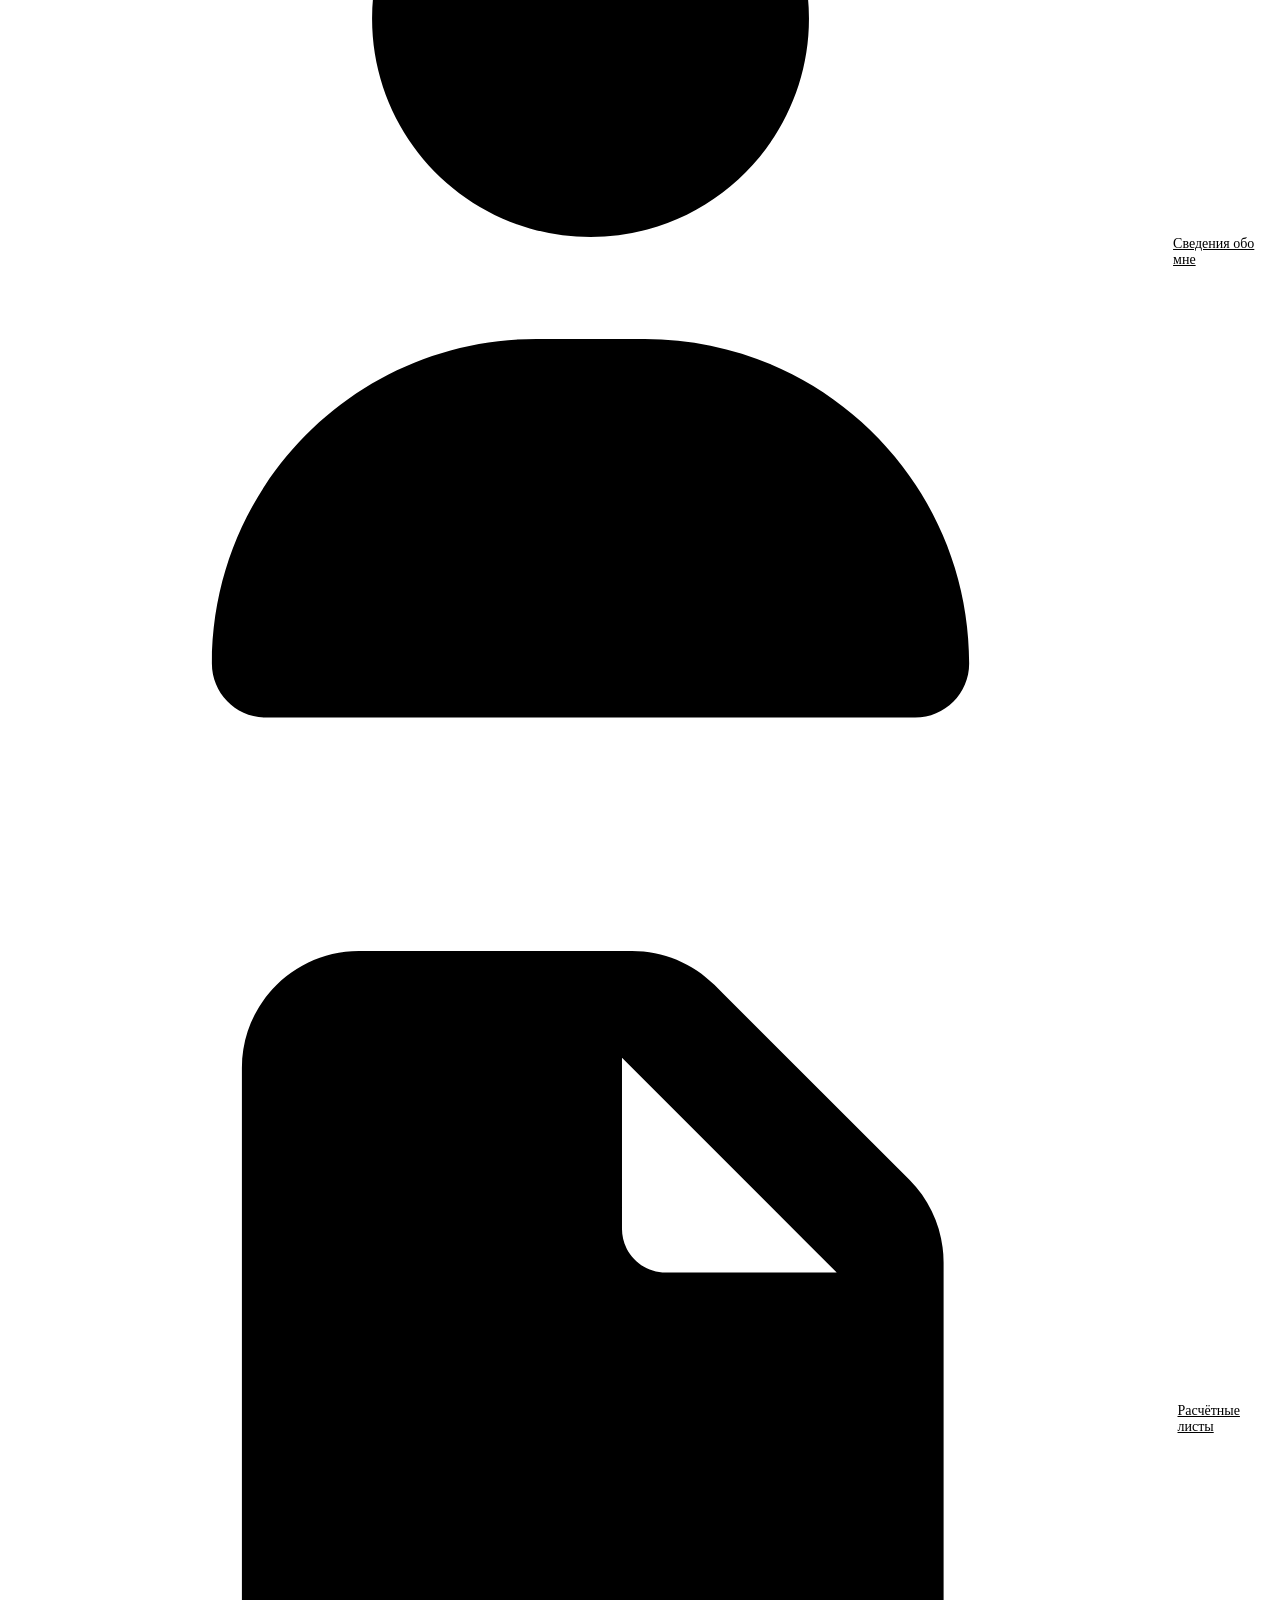
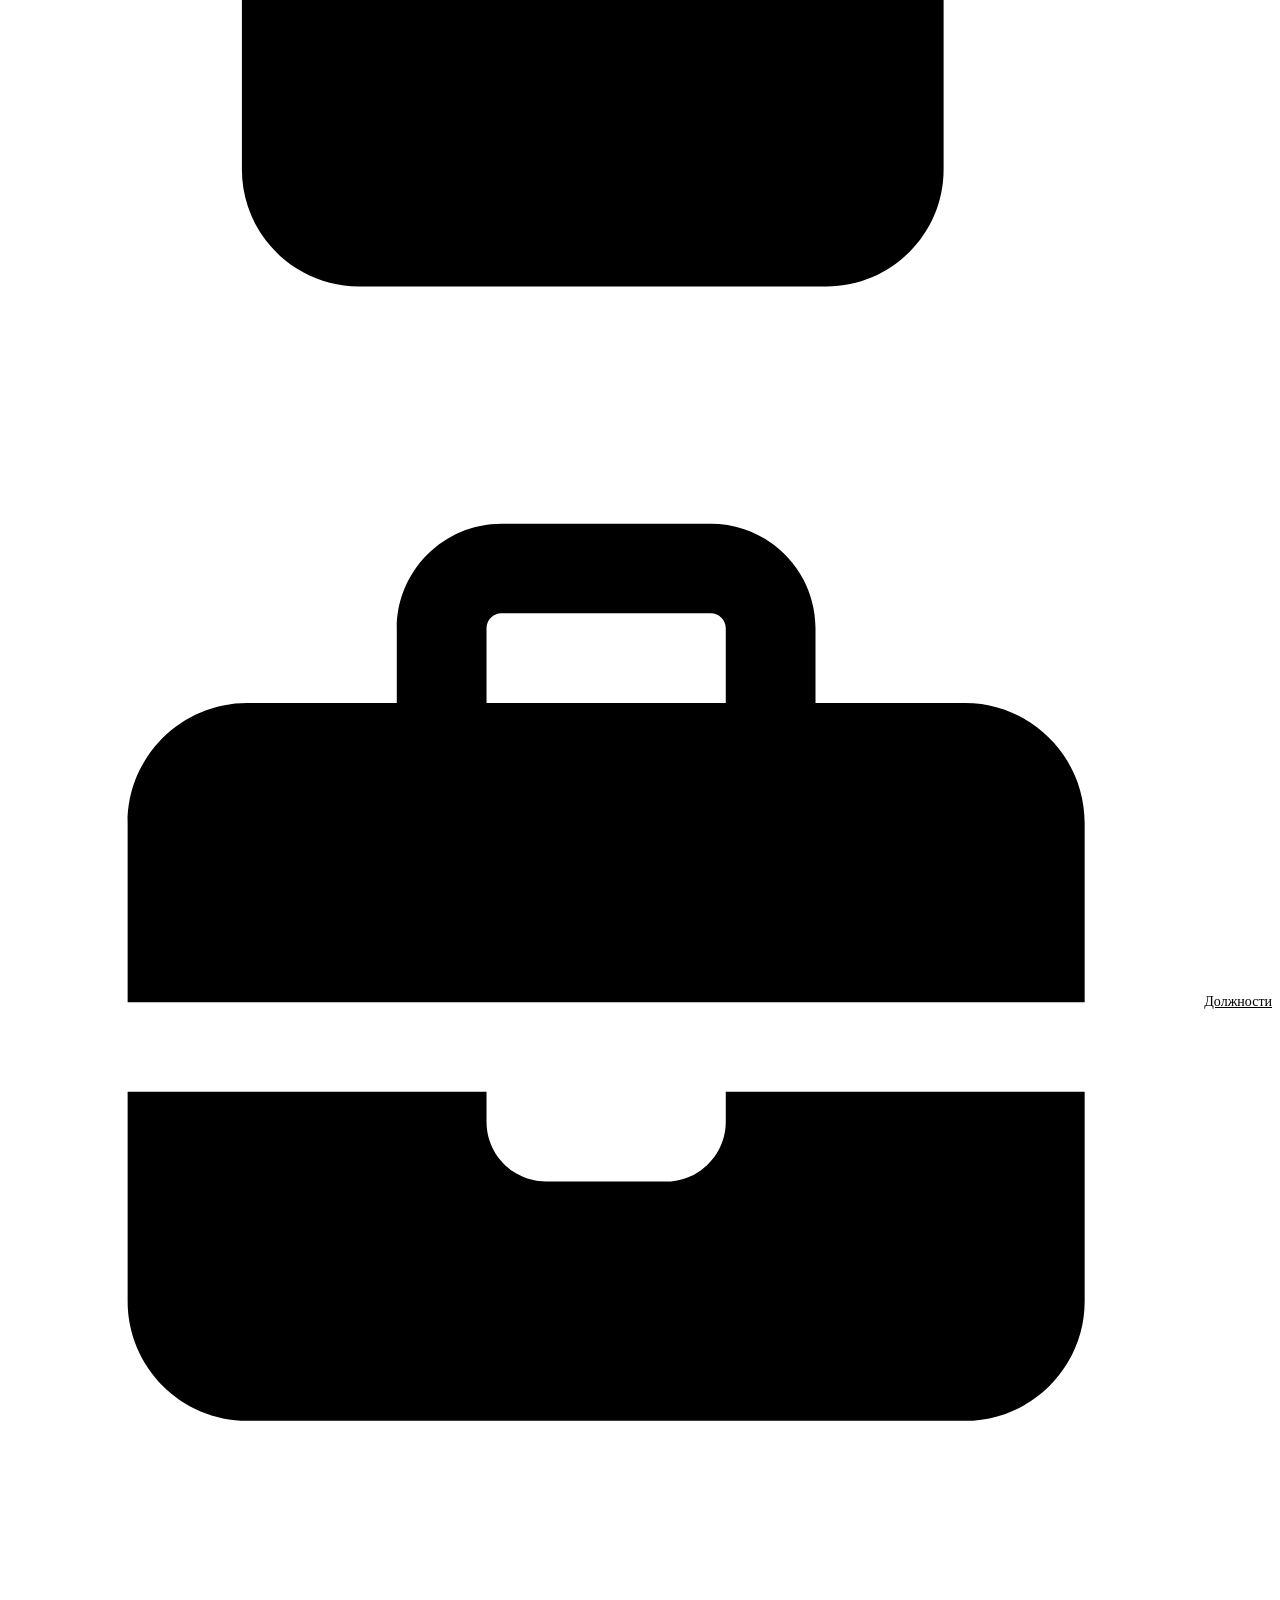
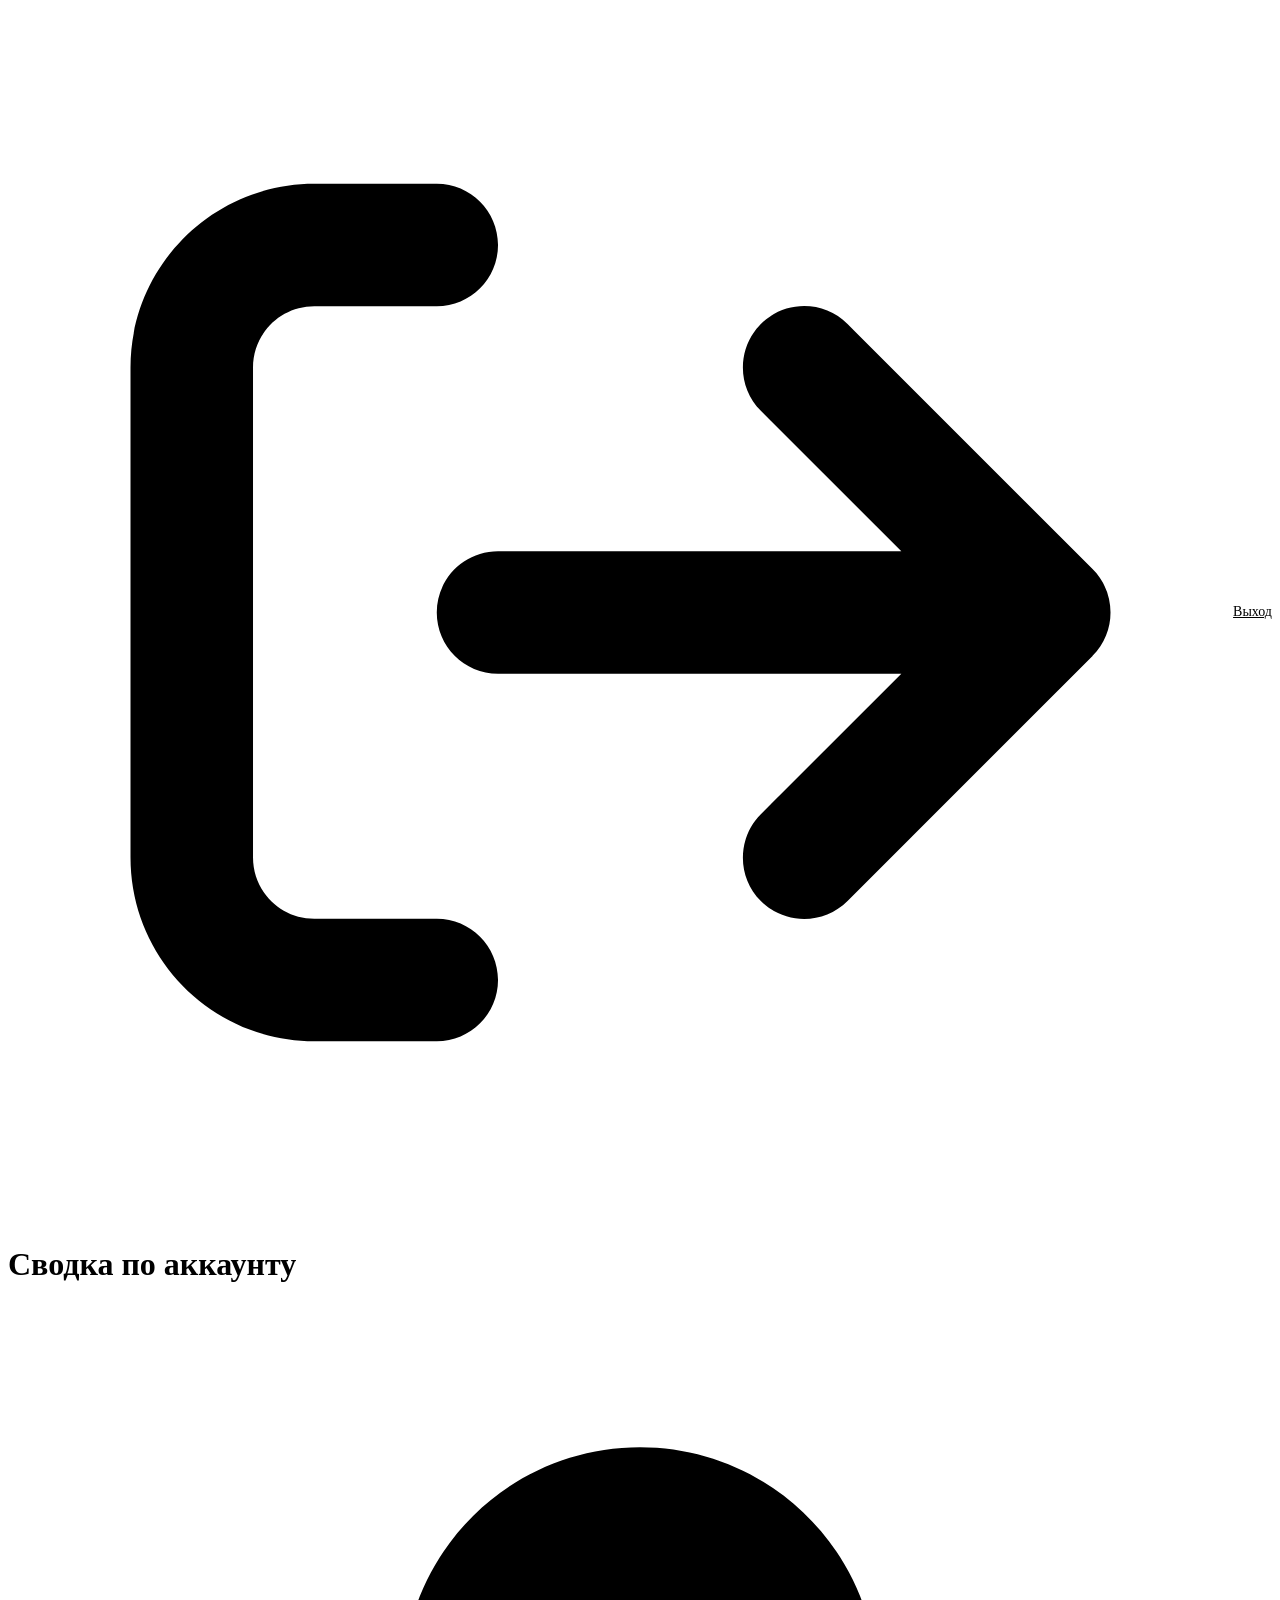
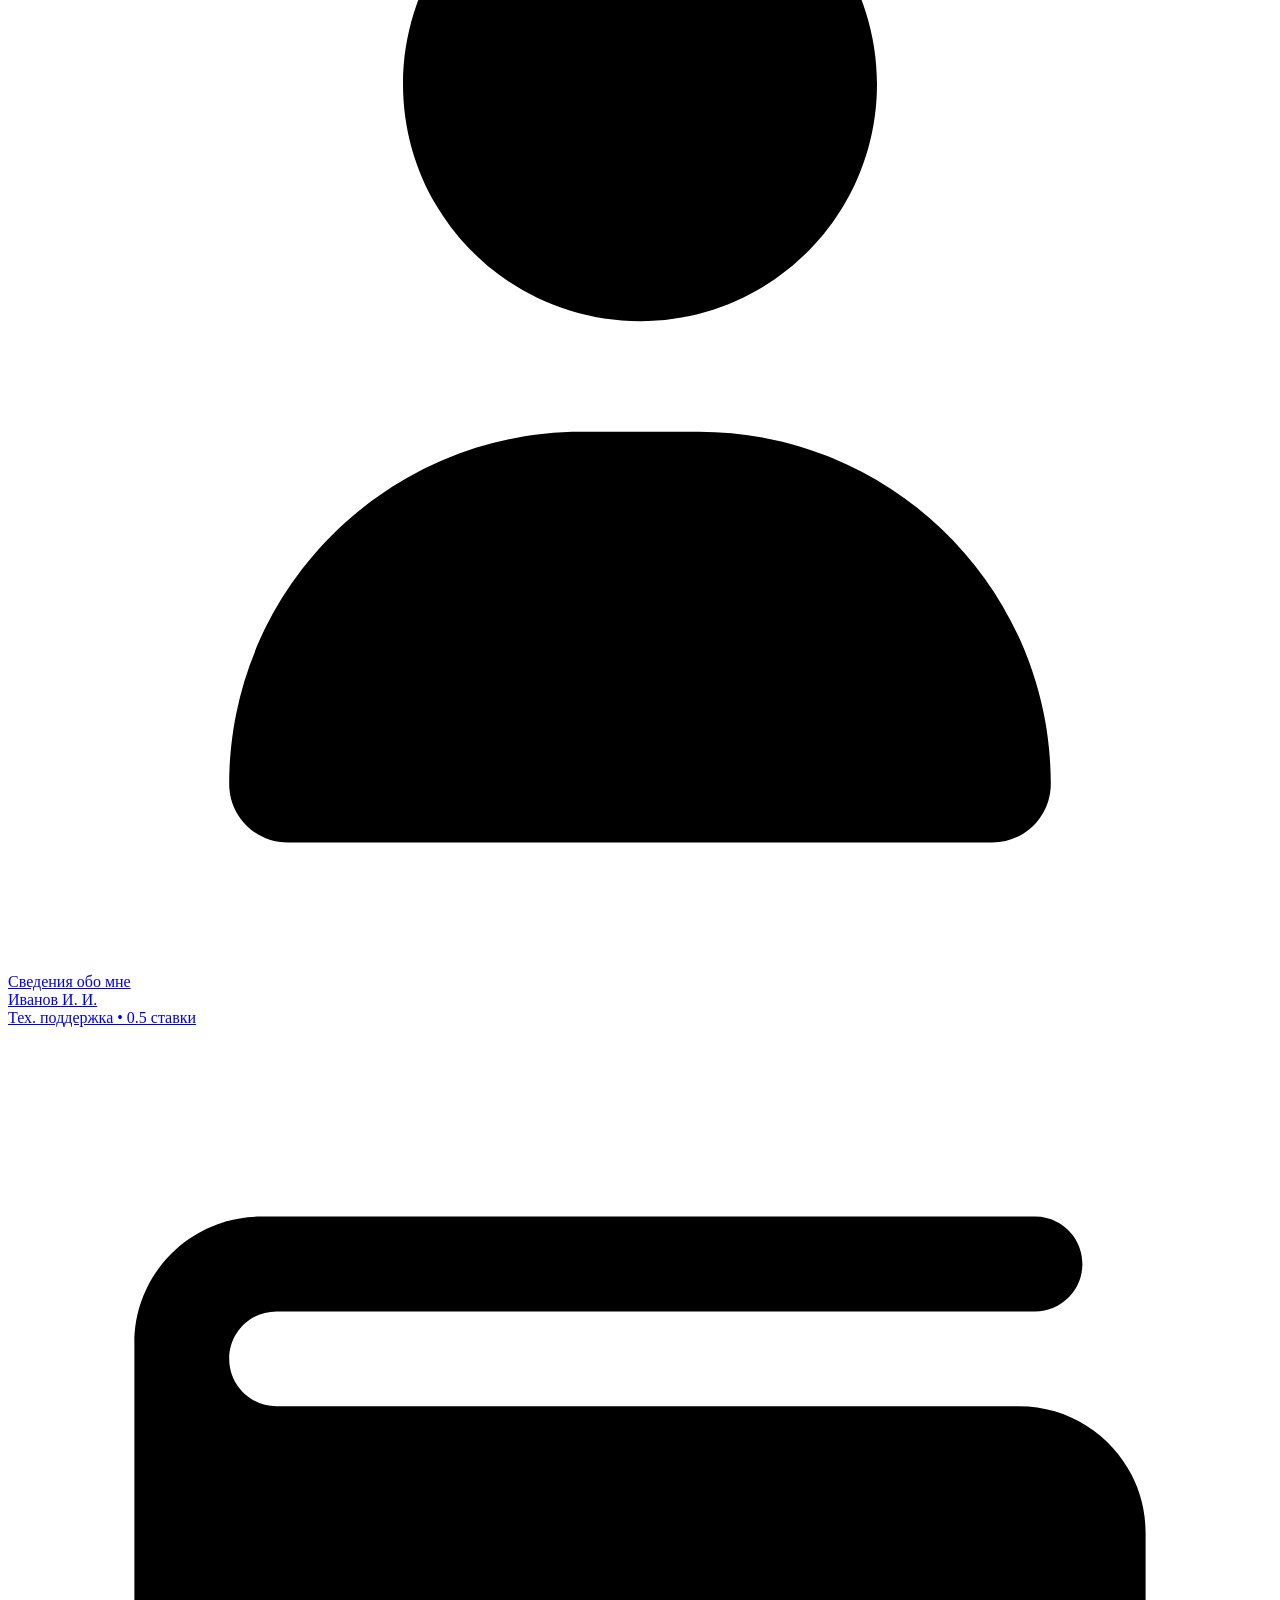
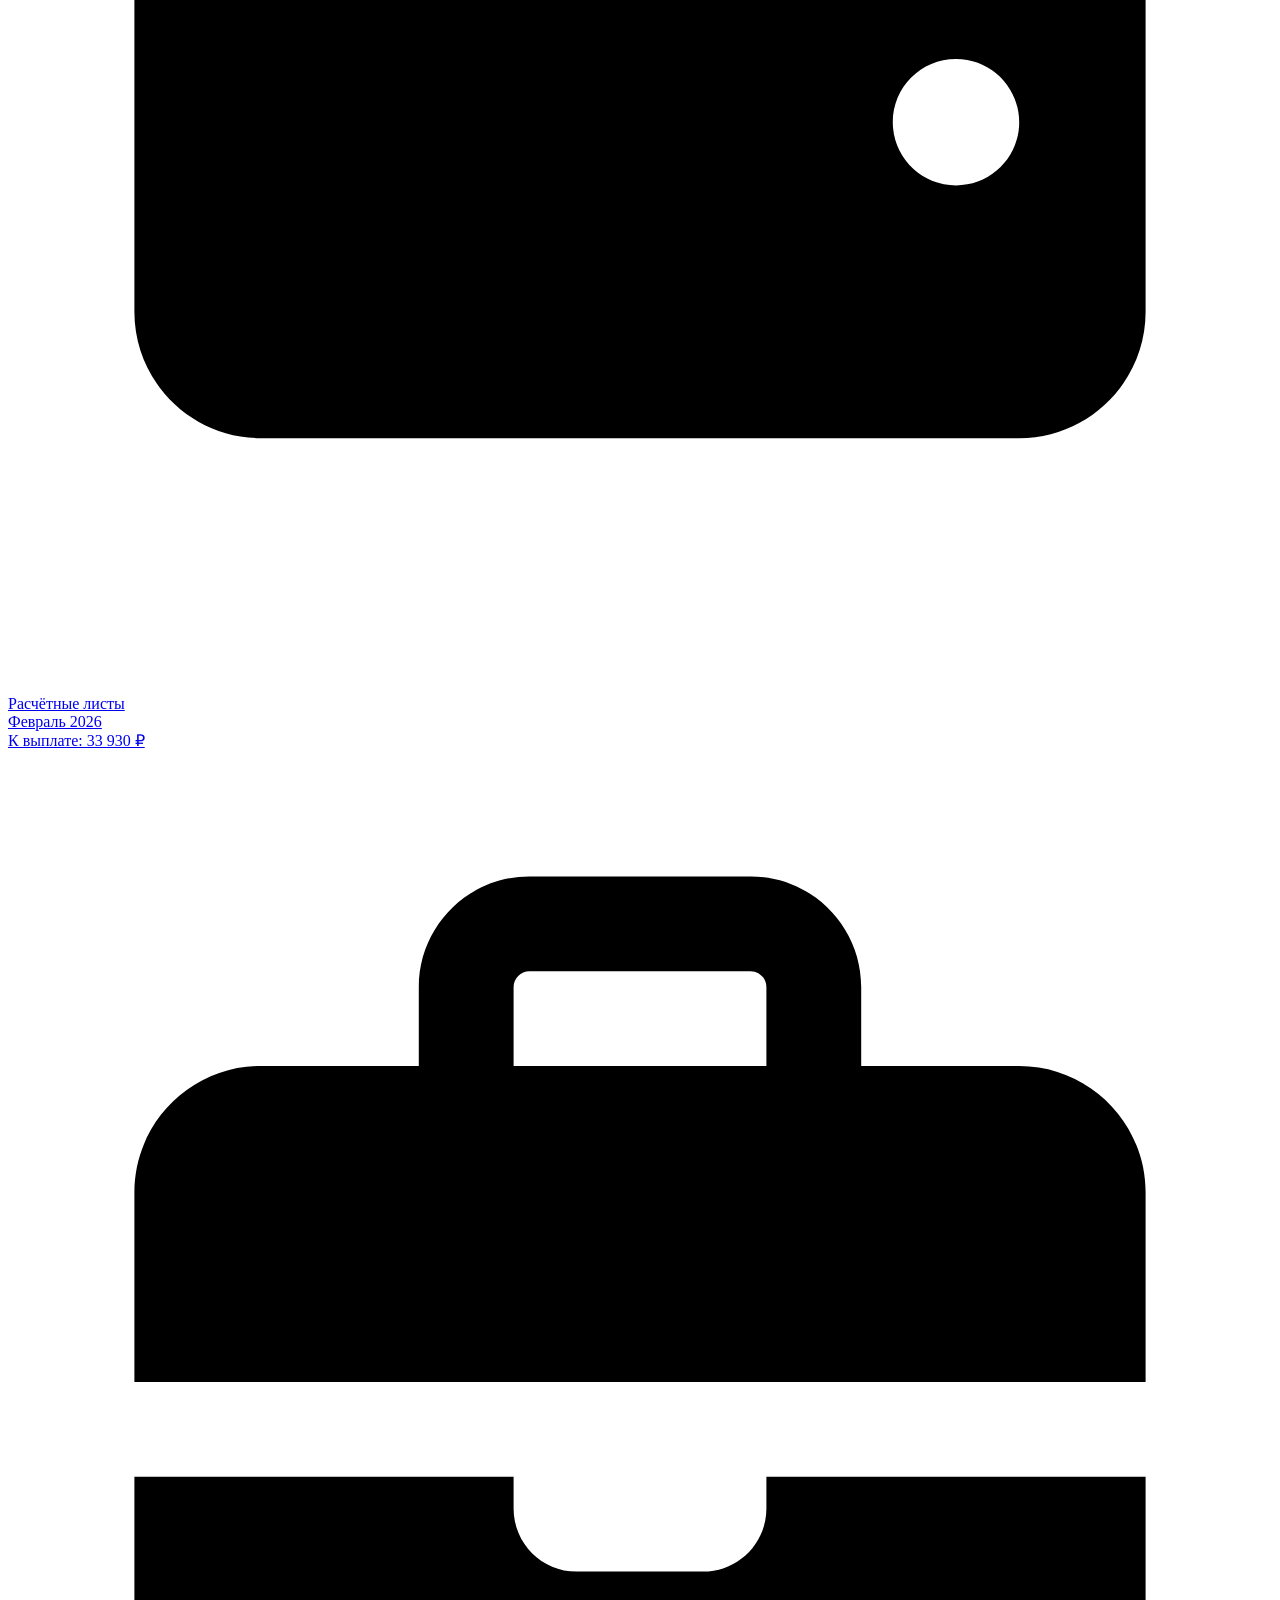
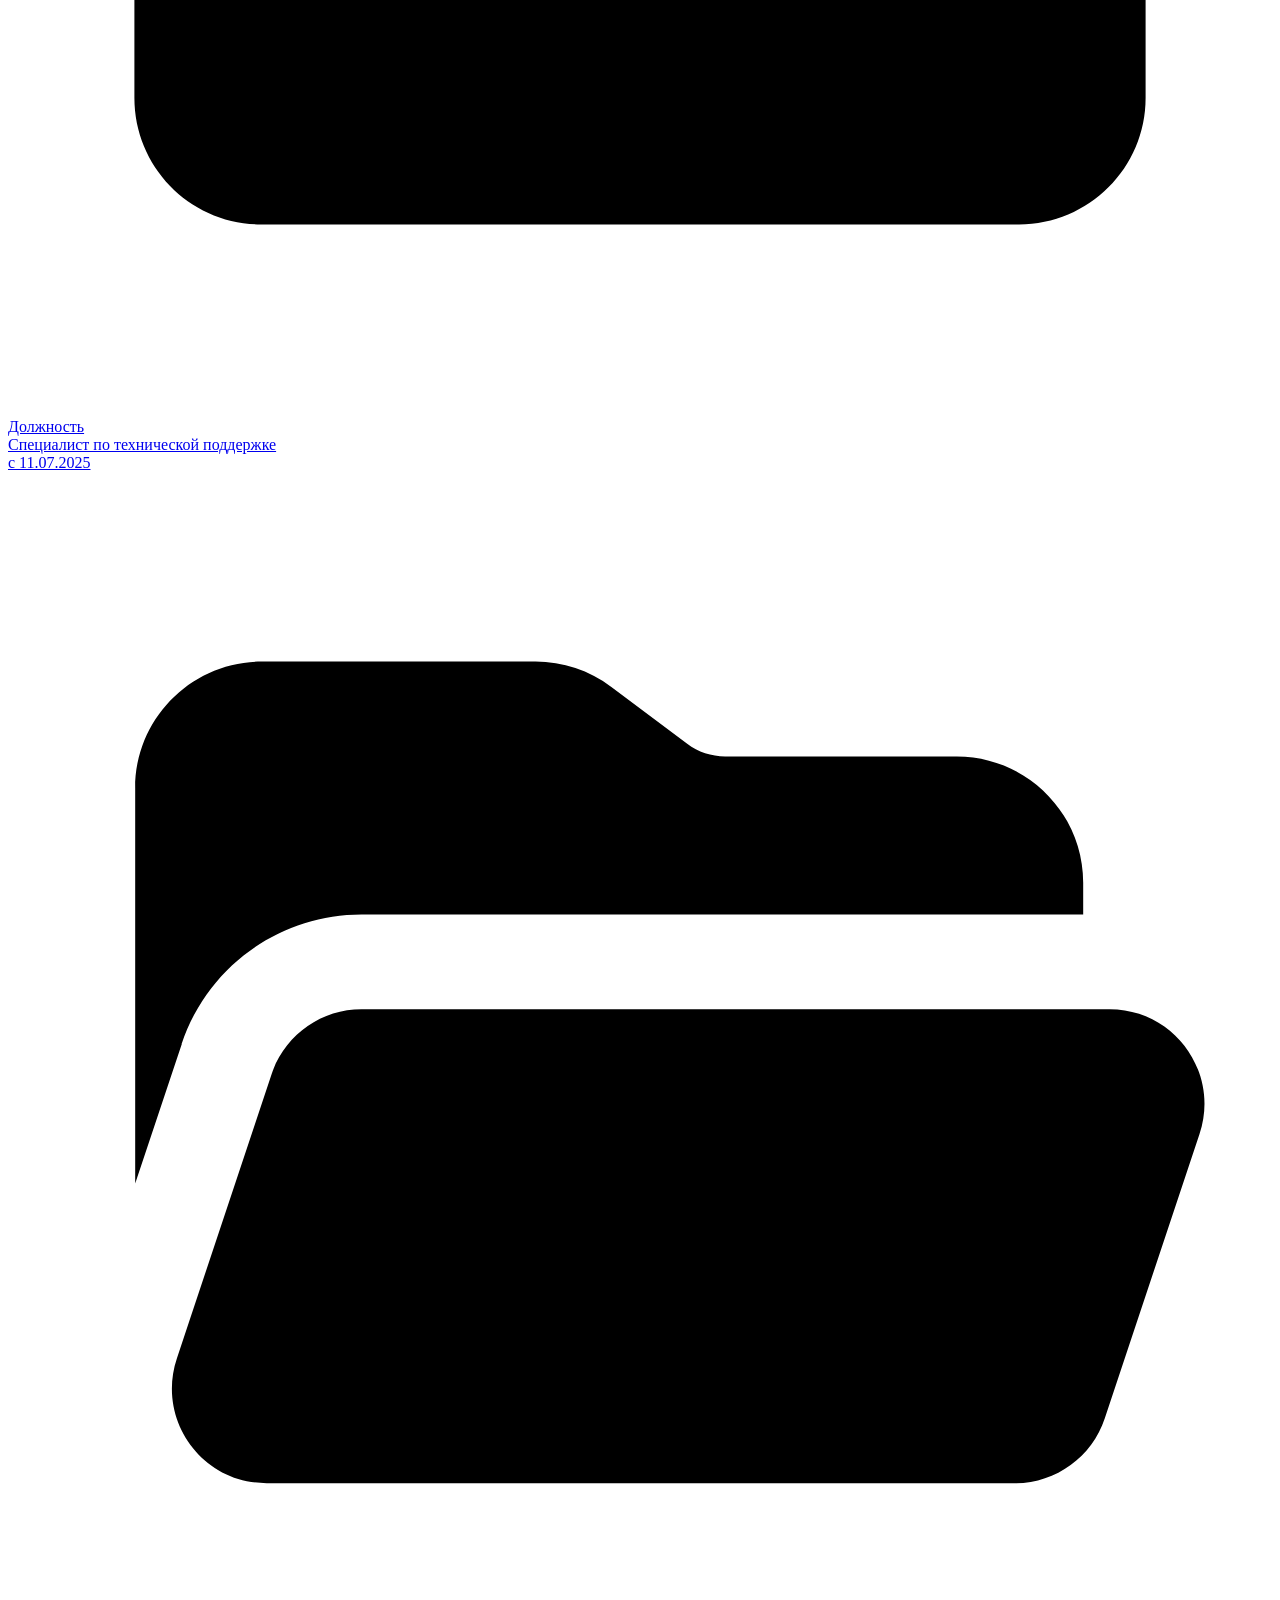
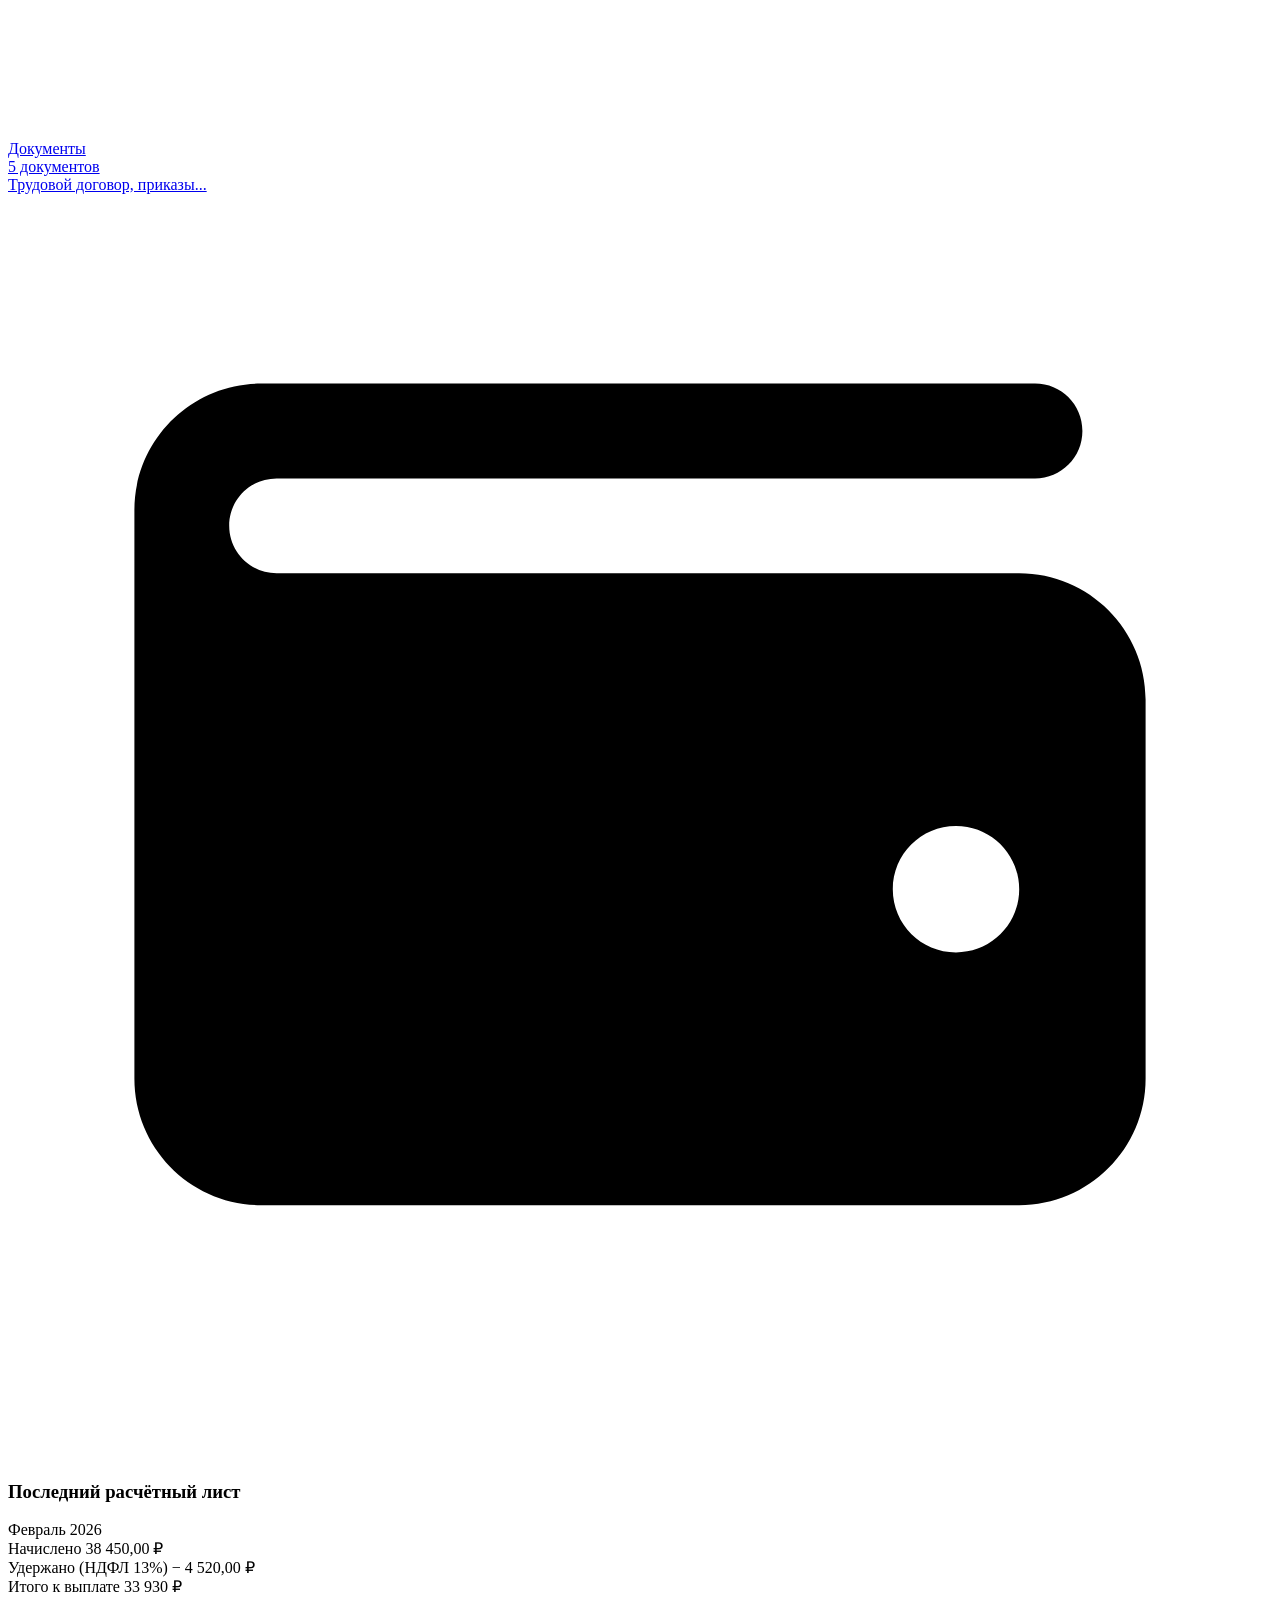
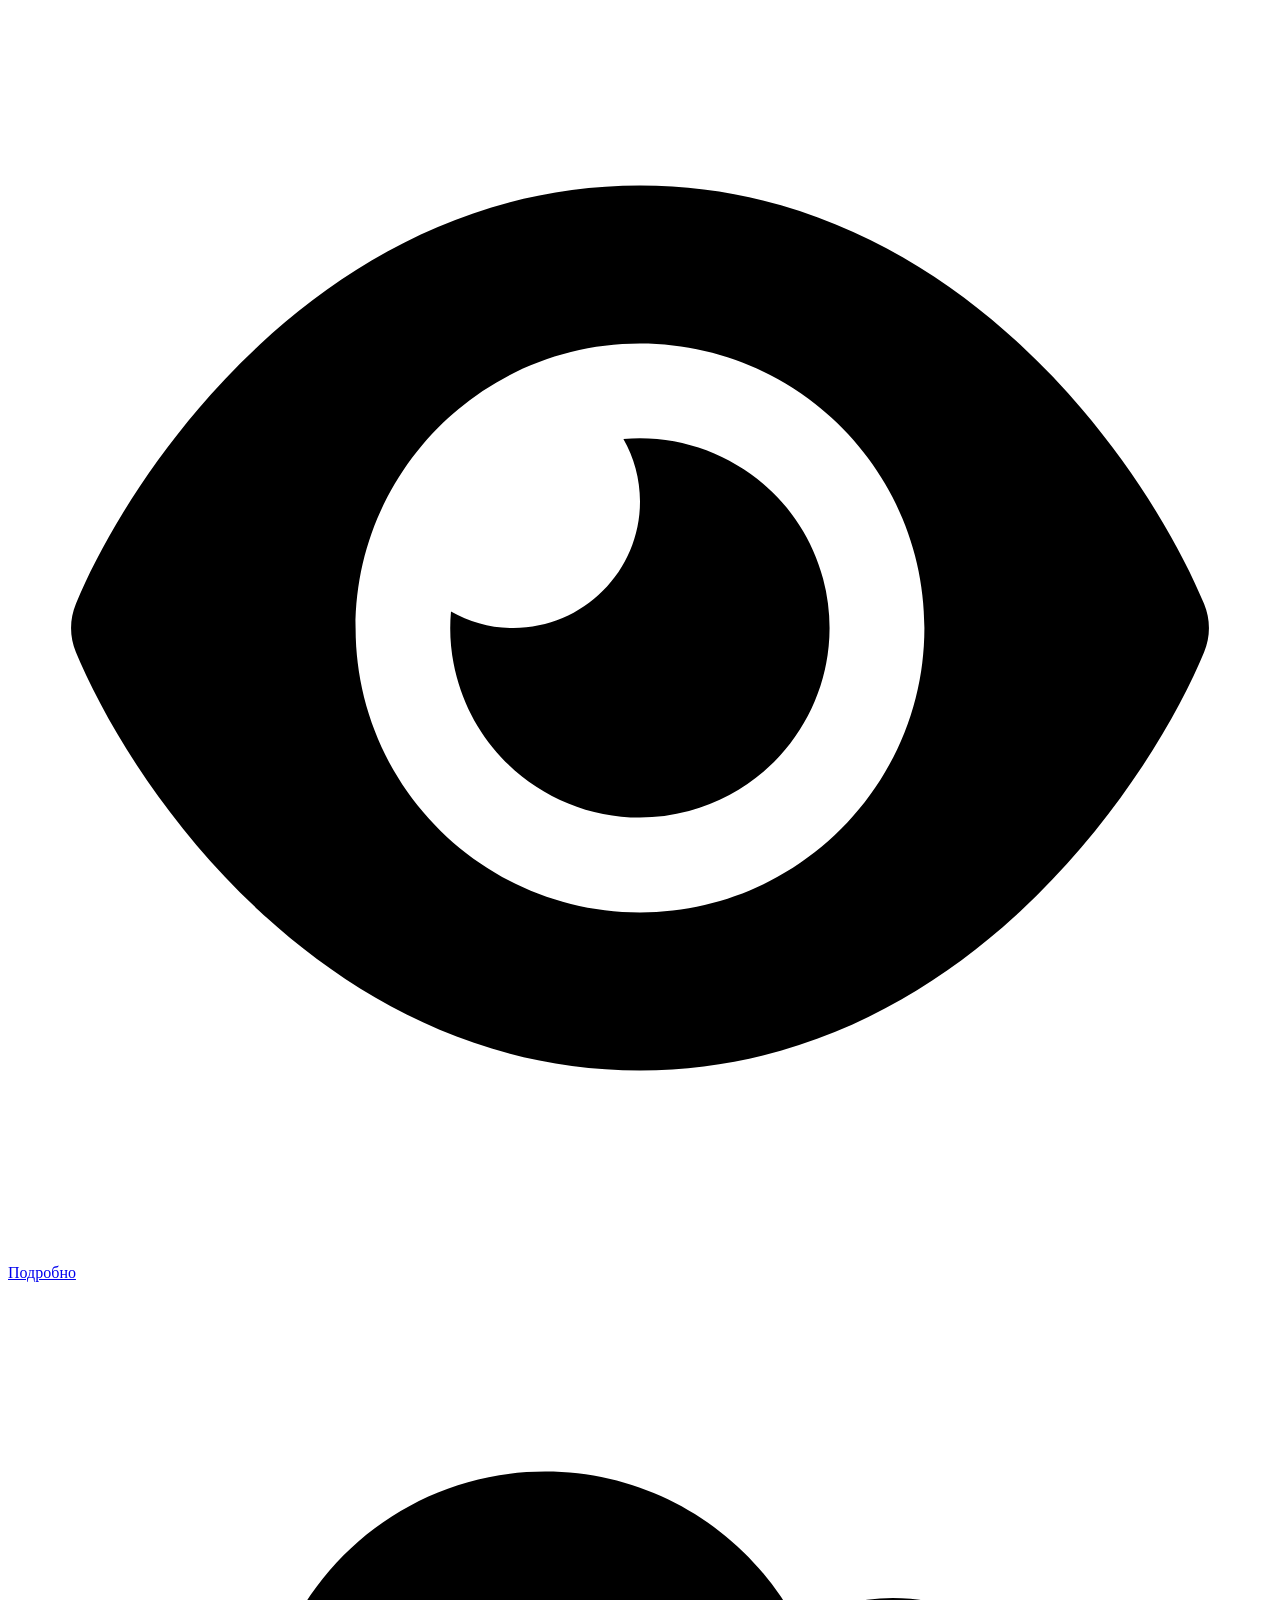
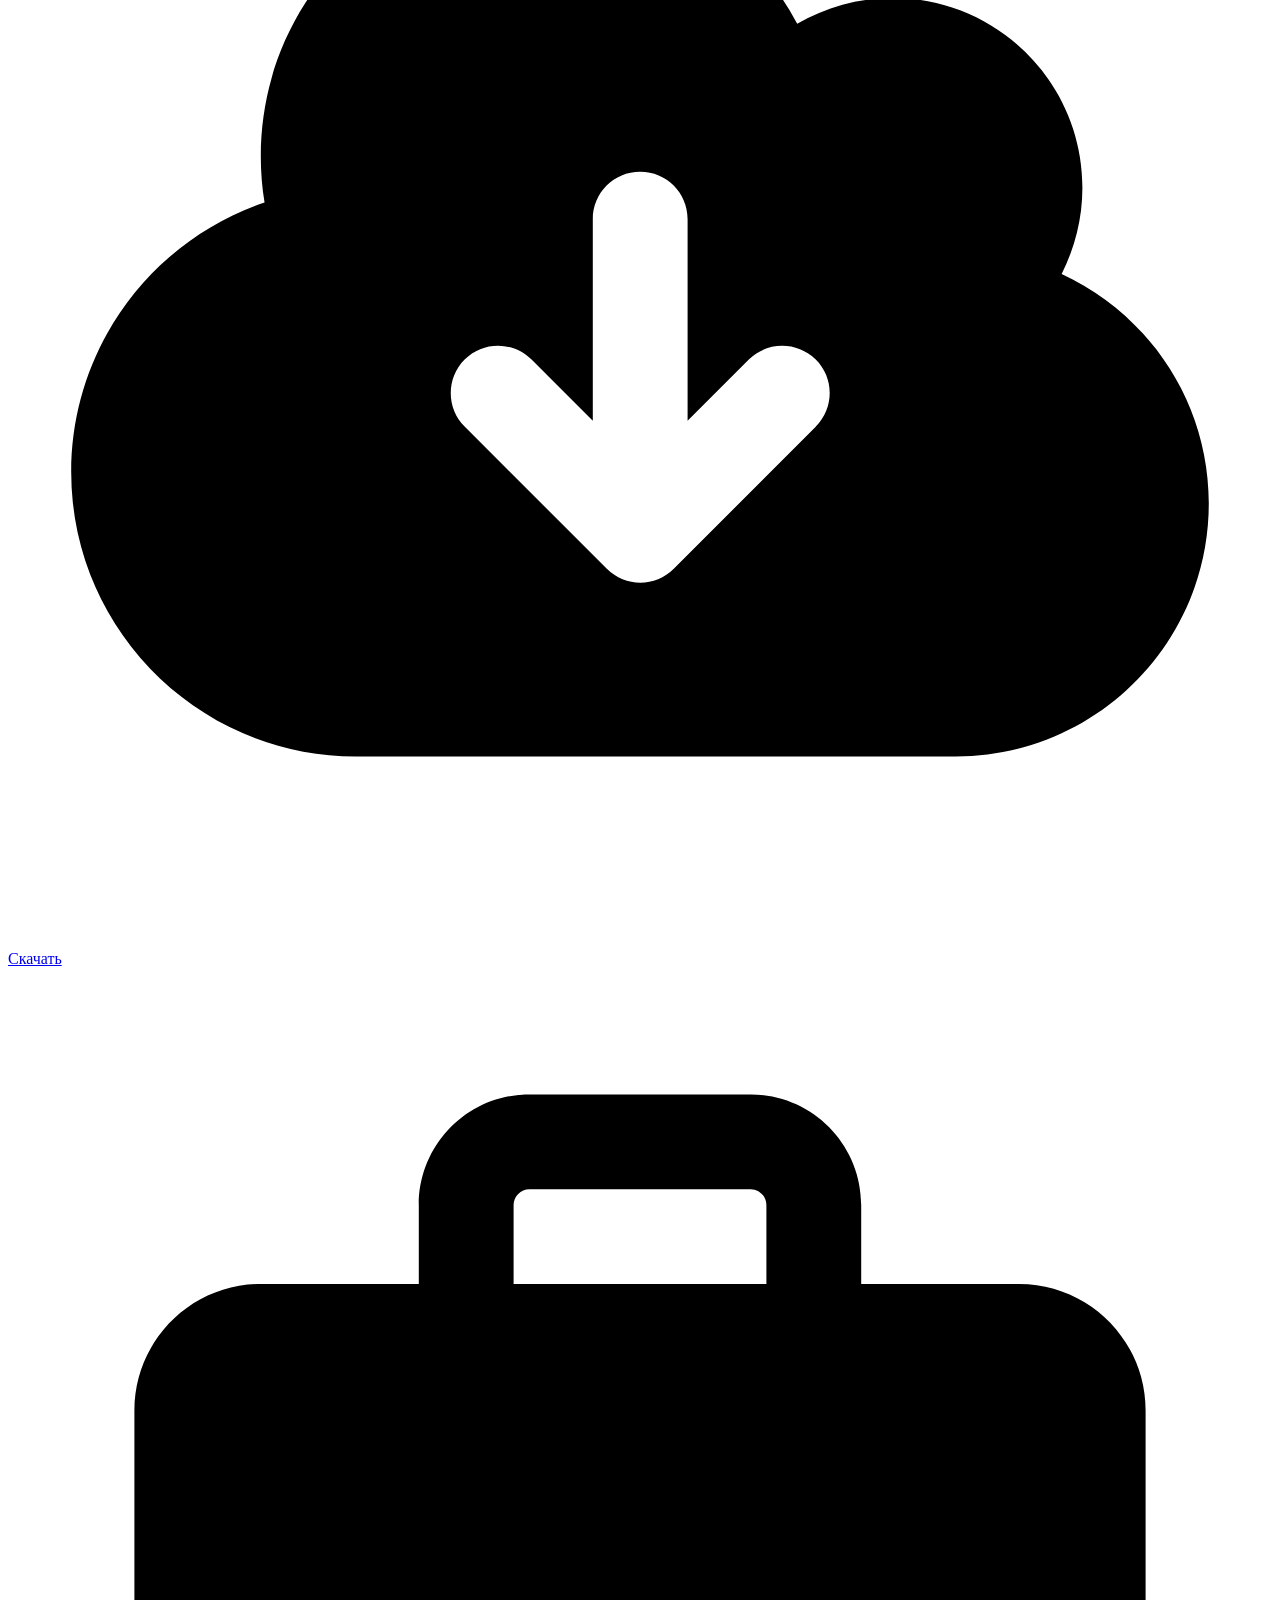
==== commit 077dfd95: "b" ====
--- a/index.html
+++ b/index.html
@@ -1,3 +1,3 @@
-<!DOCTYPE html><!-- Главная страница --><html lang="en"> <head><meta charset="UTF-8"><meta name="viewport" content="width=device-width"><link rel="icon" type="image/svg+xml" href="/favicon.svg"><link rel="icon" href="/favicon.ico"><meta name="generator" content="Astro v6.3.8"><title>Astro Basics</title><!-- Шрифт важный --><link rel="preload" href="/fonts/Roboto-Regular.woff2" as="font" type="font/woff2" crossorigin="anonymous"><link rel="stylesheet" href="/_astro/user.DQUoCgs-.css">
+<!DOCTYPE html><!-- Главная страница --><html lang="en"> <head><meta charset="UTF-8"><meta name="viewport" content="width=device-width"><link rel="icon" type="image/svg+xml" href="/favicon.svg"><link rel="icon" href="/favicon.ico"><meta name="generator" content="Astro v6.3.8"><title>Astro Basics</title><!-- Шрифт важный --><link rel="preload" href="/fonts/Roboto-Regular.woff2" as="font" type="font/woff2" crossorigin="anonymous"><link rel="stylesheet" href="/g/_astro/user.B0kfYYEm.css">
 <style>.header[data-astro-cid-3ef6ksr2]{position:sticky;top:0;z-index:5;height:var(--header-height);background:var(--color-brand)}.header__inner[data-astro-cid-3ef6ksr2]{display:flex;justify-content:space-between;align-items:center;padding-top:var(--space-1)}.header__logo[data-astro-cid-3ef6ksr2]{display:flex;align-items:center;gap:var(--space-3);margin-left:var(--space-3)}.header__logo-box[data-astro-cid-3ef6ksr2]{width:var(--icon-lg);height:var(--icon-lg);background:var(--color-card-muted);border-radius:var(--radius-2)}.header__logo-icon[data-astro-cid-3ef6ksr2]{width:var(--icon);height:var(--icon);color:var(--color-text-inverse);fill:var(--color-text-inverse)}.header__logo-text[data-astro-cid-3ef6ksr2]{color:var(--color-text-inverse)}.header__user[data-astro-cid-3ef6ksr2]{display:flex;align-items:center;gap:var(--space-3);color:var(--color-text-inverse);cursor:pointer;padding:.25rem .5rem .25rem 0;border-radius:var(--radius-3);transition:background var(--transition)}.header__user-info[data-astro-cid-3ef6ksr2]{text-align:right}.header__avatar[data-astro-cid-3ef6ksr2]{width:var(--icon-lg);height:var(--icon-lg);border-radius:50%;border:var(--border);overflow:hidden;background:var(--color-card-muted);flex-shrink:0}.sidebar-toggle[data-astro-cid-3ef6ksr2]{display:none;background:transparent;border:none;cursor:pointer;padding:var(--space-2);border-radius:var(--radius-2);transition:background var(--transition);align-items:center;justify-content:center}.sidebar-toggle[data-astro-cid-3ef6ksr2]:hover{background:var(--color-card-muted)}.sidebar-toggle[data-astro-cid-3ef6ksr2] .icon[data-astro-cid-3ef6ksr2]{fill:var(--color-text-inverse);width:var(--icon-md);height:var(--icon-md)}@media screen and (max-width:1000px){.sidebar-toggle[data-astro-cid-3ef6ksr2]{display:flex}}@media screen and (max-width:600px){.header__inner[data-astro-cid-3ef6ksr2]{padding:var(--space-1) 0}.header__user-info[data-astro-cid-3ef6ksr2]{display:none}.header__inner-left[data-astro-cid-3ef6ksr2]{width:100%}}@media screen and (max-width:400px){.header__user[data-astro-cid-3ef6ksr2]{display:none}.header__inner-left[data-astro-cid-3ef6ksr2]{width:100%;padding-right:var(--space-3)}.header__logo[data-astro-cid-3ef6ksr2]{margin-left:auto}}.sidebar[data-astro-cid-ssfzsv2f]{height:calc(100vh - var(--header-height));width:var(--sidebar-width);background-color:var(--color-brand);position:sticky;top:var(--header-height);z-index:5;overflow-y:auto}.sidebar__nav[data-astro-cid-ssfzsv2f]{flex:1;padding:var(--space-4) var(--space-3);gap:var(--space-1)}.sidebar__item[data-astro-cid-ssfzsv2f]{display:flex;align-items:center;gap:var(--space-3);padding:var(--space-3) var(--space-4);border-radius:var(--radius-3);font-size:.875rem;color:var(--color-text-inverse);transition:color var(--transition),background var(--transition);cursor:pointer;position:relative}.sidebar__item[data-astro-cid-ssfzsv2f]:hover{background:var(--color-card);color:var(--color-text);transition:color var(--transition),background var(--transition)}.sidebar__item[data-astro-cid-ssfzsv2f]:hover svg[data-astro-cid-ssfzsv2f]{fill:var(--color-brand);transition:fill var(--transition)}.sidebar__item[data-astro-cid-ssfzsv2f].active{font-family:var(--family-bold);background:var(--color-card);color:var(--clr-text)}.sidebar__item[data-astro-cid-ssfzsv2f].active svg[data-astro-cid-ssfzsv2f]{fill:var(--color-brand)}.sidebar__bottom[data-astro-cid-ssfzsv2f]{padding:var(--space-4) var(--space-3);border-top:var(--border)}.sidebar__item[data-astro-cid-ssfzsv2f].logout{color:var(--color-text);width:100%;background:var(--color-card)}
 </style></head> <body>  <div class="home"> <header class="header" data-astro-cid-3ef6ksr2> <div class="container" data-astro-cid-3ef6ksr2> <div class="header__inner" data-astro-cid-3ef6ksr2> <div class="header__inner-left flex__row flex__gap flex__align" data-astro-cid-3ef6ksr2> <!-- Кнопка гамбургер (появляется только при ≤1000px) --> <button class="sidebar-toggle" id="sidebarToggle" aria-label="Открыть меню" aria-controls="sidebar" aria-expanded="false" data-astro-cid-3ef6ksr2> <svg viewBox="0 0 640 640" class="icon" data-astro-cid-3ef6ksr2="true"><!--!Font Awesome Free v7.2.0 by @fontawesome - https://fontawesome.com License - https://fontawesome.com/license/free Copyright 2026 Fonticons, Inc.--><path d="M96 160C96 142.3 110.3 128 128 128L512 128C529.7 128 544 142.3 544 160C544 177.7 529.7 192 512 192L128 192C110.3 192 96 177.7 96 160zM96 320C96 302.3 110.3 288 128 288L512 288C529.7 288 544 302.3 544 320C544 337.7 529.7 352 512 352L128 352C110.3 352 96 337.7 96 320zM544 480C544 497.7 529.7 512 512 512L128 512C110.3 512 96 497.7 96 480C96 462.3 110.3 448 128 448L512 448C529.7 448 544 462.3 544 480z" /></svg> </button> <a href="/" class="header__logo" data-astro-cid-3ef6ksr2> <div class="header__logo-box flex__center" data-astro-cid-3ef6ksr2> <svg viewBox="0 0 640 640" class="header__logo-icon" data-astro-cid-3ef6ksr2="true"><!--!Font Awesome Free v7.2.0 by @fontawesome - https://fontawesome.com License - https://fontawesome.com/license/free Copyright 2026 Fonticons, Inc.--><path d="M341.8 72.6C329.5 61.2 310.5 61.2 298.3 72.6L74.3 280.6C64.7 289.6 61.5 303.5 66.3 315.7C71.1 327.9 82.8 336 96 336L112 336L112 512C112 547.3 140.7 576 176 576L464 576C499.3 576 528 547.3 528 512L528 336L544 336C557.2 336 569 327.9 573.8 315.7C578.6 303.5 575.4 289.5 565.8 280.6L341.8 72.6zM304 384L336 384C362.5 384 384 405.5 384 432L384 528L256 528L256 432C256 405.5 277.5 384 304 384z" /></svg> </div> <div class="header__logo-text" data-astro-cid-3ef6ksr2> <div class="name header__logo-title" data-astro-cid-3ef6ksr2>МойКабинет</div> <div class="sub header__logo-text--span" data-astro-cid-3ef6ksr2>Корпоративный портал</div> </div> </a> </div> <div class="header__user" data-astro-cid-3ef6ksr2> <div class="header__user-info" data-astro-cid-3ef6ksr2> <div class="name header__user-name" data-astro-cid-3ef6ksr2>Иван Иванов Иванович</div> <div class="sub header__user-id" data-astro-cid-3ef6ksr2>Таб. № 111-111-111 11</div> </div> <div class="header__avatar flex__center" data-astro-cid-3ef6ksr2>3</div> </div> </div> </div> </header> <div class="main"> <div class="container"> <div class="main__inner"> <aside class="sidebar flex__column" id="sidebar" data-astro-cid-ssfzsv2f> <nav class="sidebar__nav flex__column" data-astro-cid-ssfzsv2f> <a href="/" class="sidebar__item active" data-astro-cid-ssfzsv2f><svg viewBox="0 0 640 640" class="icon" data-astro-cid-ssfzsv2f="true"><!--!Font Awesome Free v7.2.0 by @fontawesome - https://fontawesome.com License - https://fontawesome.com/license/free Copyright 2026 Fonticons, Inc.--><path d="M341.8 72.6C329.5 61.2 310.5 61.2 298.3 72.6L74.3 280.6C64.7 289.6 61.5 303.5 66.3 315.7C71.1 327.9 82.8 336 96 336L112 336L112 512C112 547.3 140.7 576 176 576L464 576C499.3 576 528 547.3 528 512L528 336L544 336C557.2 336 569 327.9 573.8 315.7C578.6 303.5 575.4 289.5 565.8 280.6L341.8 72.6zM304 384L336 384C362.5 384 384 405.5 384 432L384 528L256 528L256 432C256 405.5 277.5 384 304 384z" /></svg>Главная</a> <a href="/my" class="sidebar__item" data-astro-cid-ssfzsv2f><svg viewBox="0 0 640 640" class="icon" data-astro-cid-ssfzsv2f="true"><!--!Font Awesome Free v7.2.0 by @fontawesome - https://fontawesome.com License - https://fontawesome.com/license/free Copyright 2026 Fonticons, Inc.--><path d="M320 312C386.3 312 440 258.3 440 192C440 125.7 386.3 72 320 72C253.7 72 200 125.7 200 192C200 258.3 253.7 312 320 312zM290.3 368C191.8 368 112 447.8 112 546.3C112 562.7 125.3 576 141.7 576L498.3 576C514.7 576 528 562.7 528 546.3C528 447.8 448.2 368 349.7 368L290.3 368z" /></svg>Сведения обо мне</a> <a href="/payslips" class="sidebar__item" data-astro-cid-ssfzsv2f><svg viewBox="0 0 640 640" class="icon" data-astro-cid-ssfzsv2f="true"><!--!Font Awesome Free v7.2.0 by @fontawesome - https://fontawesome.com License - https://fontawesome.com/license/free Copyright 2026 Fonticons, Inc.--><path d="M192 64C156.7 64 128 92.7 128 128L128 512C128 547.3 156.7 576 192 576L448 576C483.3 576 512 547.3 512 512L512 234.5C512 217.5 505.3 201.2 493.3 189.2L386.7 82.7C374.7 70.7 358.5 64 341.5 64L192 64zM453.5 240L360 240C346.7 240 336 229.3 336 216L336 122.5L453.5 240z" /></svg>Расчётные листы</a> <a href="/positions" class="sidebar__item" data-astro-cid-ssfzsv2f><svg viewBox="0 0 640 640" class="icon" data-astro-cid-ssfzsv2f="true"><!--!Font Awesome Free v7.2.0 by @fontawesome - https://fontawesome.com License - https://fontawesome.com/license/free Copyright 2026 Fonticons, Inc.--><path d="M264 112L376 112C380.4 112 384 115.6 384 120L384 160L256 160L256 120C256 115.6 259.6 112 264 112zM208 120L208 160L128 160C92.7 160 64 188.7 64 224L64 320L576 320L576 224C576 188.7 547.3 160 512 160L432 160L432 120C432 89.1 406.9 64 376 64L264 64C233.1 64 208 89.1 208 120zM576 368L384 368L384 384C384 401.7 369.7 416 352 416L288 416C270.3 416 256 401.7 256 384L256 368L64 368L64 480C64 515.3 92.7 544 128 544L512 544C547.3 544 576 515.3 576 480L576 368z" /></svg>Должности</a> </nav> <div class="sidebar__bottom" data-astro-cid-ssfzsv2f> <a href="/logout" class="sidebar__item logout card__btn" data-astro-cid-ssfzsv2f><svg viewBox="0 0 640 640" class="icon__black" data-astro-cid-ssfzsv2f="true"><!--!Font Awesome Pro v7.2.0 by @fontawesome - https://fontawesome.com License - https://fontawesome.com/license (Commercial License) Copyright 2026 Fonticons, Inc.--><path d="M224 160C241.7 160 256 145.7 256 128C256 110.3 241.7 96 224 96L160 96C107 96 64 139 64 192L64 448C64 501 107 544 160 544L224 544C241.7 544 256 529.7 256 512C256 494.3 241.7 480 224 480L160 480C142.3 480 128 465.7 128 448L128 192C128 174.3 142.3 160 160 160L224 160zM566.6 342.6C579.1 330.1 579.1 309.8 566.6 297.3L438.6 169.3C426.1 156.8 405.8 156.8 393.3 169.3C380.8 181.8 380.8 202.1 393.3 214.6L466.7 288L256 288C238.3 288 224 302.3 224 320C224 337.7 238.3 352 256 352L466.7 352L393.3 425.4C380.8 437.9 380.8 458.2 393.3 470.7C405.8 483.2 426.1 483.2 438.6 470.7L566.6 342.7z" /></svg>Выход</a> </div> </aside> <main class="main__hero"> <h1 class="title">Сводка по аккаунту</h1> <div class="cards__sm"> <!-- Карточка --><a href="/my" class="card flex__column card__hover"> <div class="card__icon flex__center"> <svg viewBox="0 0 640 640" class="icon__black"><!--!Font Awesome Free v7.2.0 by @fontawesome - https://fontawesome.com License - https://fontawesome.com/license/free Copyright 2026 Fonticons, Inc.--><path d="M320 312C386.3 312 440 258.3 440 192C440 125.7 386.3 72 320 72C253.7 72 200 125.7 200 192C200 258.3 253.7 312 320 312zM290.3 368C191.8 368 112 447.8 112 546.3C112 562.7 125.3 576 141.7 576L498.3 576C514.7 576 528 562.7 528 546.3C528 447.8 448.2 368 349.7 368L290.3 368z" /></svg> </div> <div class="card-content flex__column"> <div class="name card__title">Сведения обо мне</div> <div class="card__meta flex__column"> <div class="sub card__sub">Иванов И. И.</div><div class="sub card__sub">Тех. поддержка • 0.5 ставки</div> </div> </div> </a><!-- Карточка --><a href="/payslips" class="card flex__column card__hover"> <div class="card__icon flex__center"> <svg viewBox="0 0 640 640" class="icon__black"><!--!Font Awesome Free v7.2.0 by @fontawesome - https://fontawesome.com License - https://fontawesome.com/license/free Copyright 2026 Fonticons, Inc.--><path d="M128 96C92.7 96 64 124.7 64 160L64 448C64 483.3 92.7 512 128 512L512 512C547.3 512 576 483.3 576 448L576 256C576 220.7 547.3 192 512 192L136 192C122.7 192 112 181.3 112 168C112 154.7 122.7 144 136 144L520 144C533.3 144 544 133.3 544 120C544 106.7 533.3 96 520 96L128 96zM480 320C497.7 320 512 334.3 512 352C512 369.7 497.7 384 480 384C462.3 384 448 369.7 448 352C448 334.3 462.3 320 480 320z" /></svg> </div> <div class="card-content flex__column"> <div class="name card__title">Расчётные листы</div> <div class="card__meta flex__column"> <div class="sub card__sub">Февраль 2026</div><div class="sub card__sub">К выплате: 33 930 ₽</div> </div> </div> </a><!-- Карточка --><a href="/positions" class="card flex__column card__hover"> <div class="card__icon flex__center"> <svg viewBox="0 0 640 640" class="icon__black"><!--!Font Awesome Free v7.2.0 by @fontawesome - https://fontawesome.com License - https://fontawesome.com/license/free Copyright 2026 Fonticons, Inc.--><path d="M264 112L376 112C380.4 112 384 115.6 384 120L384 160L256 160L256 120C256 115.6 259.6 112 264 112zM208 120L208 160L128 160C92.7 160 64 188.7 64 224L64 320L576 320L576 224C576 188.7 547.3 160 512 160L432 160L432 120C432 89.1 406.9 64 376 64L264 64C233.1 64 208 89.1 208 120zM576 368L384 368L384 384C384 401.7 369.7 416 352 416L288 416C270.3 416 256 401.7 256 384L256 368L64 368L64 480C64 515.3 92.7 544 128 544L512 544C547.3 544 576 515.3 576 480L576 368z" /></svg> </div> <div class="card-content flex__column"> <div class="name card__title">Должность</div> <div class="card__meta flex__column"> <div class="sub card__sub">Специалист по технической поддержке</div><div class="sub card__sub">с 11.07.2025</div> </div> </div> </a><!-- Карточка --><a href="/documents" class="card flex__column card__hover"> <div class="card__icon flex__center"> <svg viewBox="0 0 640 640" class="icon__black"><!--!Font Awesome Free v7.2.0 by @fontawesome - https://fontawesome.com License - https://fontawesome.com/license/free Copyright 2026 Fonticons, Inc.--><path d="M88 289.6L64.4 360.2L64.4 160C64.4 124.7 93.1 96 128.4 96L267.1 96C280.9 96 294.4 100.5 305.5 108.8L343.9 137.6C349.4 141.8 356.2 144 363.1 144L480.4 144C515.7 144 544.4 172.7 544.4 208L544.4 224L179 224C137.7 224 101 250.4 87.9 289.6zM509.8 512L131 512C98.2 512 75.1 479.9 85.5 448.8L133.5 304.8C140 285.2 158.4 272 179 272L557.8 272C590.6 272 613.7 304.1 603.3 335.2L555.3 479.2C548.8 498.8 530.4 512 509.8 512z" /></svg> </div> <div class="card-content flex__column"> <div class="name card__title">Документы</div> <div class="card__meta flex__column"> <div class="sub card__sub">5 документов</div><div class="sub card__sub">Трудовой договор, приказы...</div> </div> </div> </a> </div> <div class="cards"> <div class="card"> <div class="card__header flex__wrap"> <div class="card__icon flex__center"> <svg viewBox="0 0 640 640" class="icon__black"><!--!Font Awesome Free v7.2.0 by @fontawesome - https://fontawesome.com License - https://fontawesome.com/license/free Copyright 2026 Fonticons, Inc.--><path d="M128 96C92.7 96 64 124.7 64 160L64 448C64 483.3 92.7 512 128 512L512 512C547.3 512 576 483.3 576 448L576 256C576 220.7 547.3 192 512 192L136 192C122.7 192 112 181.3 112 168C112 154.7 122.7 144 136 144L520 144C533.3 144 544 133.3 544 120C544 106.7 533.3 96 520 96L128 96zM480 320C497.7 320 512 334.3 512 352C512 369.7 497.7 384 480 384C462.3 384 448 369.7 448 352C448 334.3 462.3 320 480 320z" /></svg> </div> <h3 class="name">Последний расчётный лист</h3> </div> <span class="card__mark margin__bottom">Февраль 2026</span> <div class="card__row flex__between"> <span class="card__text">Начислено</span> <span class="name right__text">38 450,00 ₽</span> </div> <div class="card__row flex__between"> <span class="card__text">Удержано (НДФЛ 13%)</span> <span class="name right__text">− 4 520,00 ₽</span> </div> <div class="margin__bottom card__row flex__between name"> <span>Итого к выплате</span> <span class="right__text">33 930 ₽</span> </div> <div class="flex flex__gap flex__wrap"> <a href="/payslips/feb-2026" class="card__btn"><svg viewBox="0 0 640 640" class="icon"><!--!Font Awesome Free v7.2.0 by @fontawesome - https://fontawesome.com License - https://fontawesome.com/license/free Copyright 2026 Fonticons, Inc.--><path d="M320 96C239.2 96 174.5 132.8 127.4 176.6C80.6 220.1 49.3 272 34.4 307.7C31.1 315.6 31.1 324.4 34.4 332.3C49.3 368 80.6 420 127.4 463.4C174.5 507.1 239.2 544 320 544C400.8 544 465.5 507.2 512.6 463.4C559.4 419.9 590.7 368 605.6 332.3C608.9 324.4 608.9 315.6 605.6 307.7C590.7 272 559.4 220 512.6 176.6C465.5 132.9 400.8 96 320 96zM176 320C176 240.5 240.5 176 320 176C399.5 176 464 240.5 464 320C464 399.5 399.5 464 320 464C240.5 464 176 399.5 176 320zM320 256C320 291.3 291.3 320 256 320C244.5 320 233.7 317 224.3 311.6C223.3 322.5 224.2 333.7 227.2 344.8C240.9 396 293.6 426.4 344.8 412.7C396 399 426.4 346.3 412.7 295.1C400.5 249.4 357.2 220.3 311.6 224.3C316.9 233.6 320 244.4 320 256z" /></svg>Подробно</a> <a href="/payslips/feb-2026/download" class="card__btn"><svg viewBox="0 0 640 640" class="icon"><!--!Font Awesome Free v7.2.0 by @fontawesome - https://fontawesome.com License - https://fontawesome.com/license/free Copyright 2026 Fonticons, Inc.--><path d="M176 544C96.5 544 32 479.5 32 400C32 336.6 73 282.8 129.9 263.5C128.6 255.8 128 248 128 240C128 160.5 192.5 96 272 96C327.4 96 375.5 127.3 399.6 173.1C413.8 164.8 430.4 160 448 160C501 160 544 203 544 256C544 271.7 540.2 286.6 533.5 299.7C577.5 320 608 364.4 608 416C608 486.7 550.7 544 480 544L176 544zM409 377C418.4 367.6 418.4 352.4 409 343.1C399.6 333.8 384.4 333.7 375.1 343.1L344.1 374.1L344.1 272C344.1 258.7 333.4 248 320.1 248C306.8 248 296.1 258.7 296.1 272L296.1 374.1L265.1 343.1C255.7 333.7 240.5 333.7 231.2 343.1C221.9 352.5 221.8 367.7 231.2 377L303.2 449C312.6 458.4 327.8 458.4 337.1 449L409.1 377z" /></svg>Скачать</a> </div> </div> <div class="card"> <div class="card__header flex__wrap"> <div class="card__icon flex__center"> <svg viewBox="0 0 640 640" class="icon__black"><!--!Font Awesome Free v7.2.0 by @fontawesome - https://fontawesome.com License - https://fontawesome.com/license/free Copyright 2026 Fonticons, Inc.--><path d="M264 112L376 112C380.4 112 384 115.6 384 120L384 160L256 160L256 120C256 115.6 259.6 112 264 112zM208 120L208 160L128 160C92.7 160 64 188.7 64 224L64 320L576 320L576 224C576 188.7 547.3 160 512 160L432 160L432 120C432 89.1 406.9 64 376 64L264 64C233.1 64 208 89.1 208 120zM576 368L384 368L384 384C384 401.7 369.7 416 352 416L288 416C270.3 416 256 401.7 256 384L256 368L64 368L64 480C64 515.3 92.7 544 128 544L512 544C547.3 544 576 515.3 576 480L576 368z" /></svg> </div> <h3 class="name">Текущая должность</h3> </div> <span class="card__mark margin__bottom">Действующая</span> <div class="card__row flex__between"> <span class="card__text">Период с</span> <span class="name right__text">11.07.2025</span> </div> <div class="card__row flex__between"> <span class="card__text">Ставка</span> <span class="name right__text">0,50</span> </div> <div class="card__row flex__between"> <span>Должность</span> <span class="name right__text">Специалист по технической поддержке</span> </div> <div class="card__row flex__between"> <span>Отдел</span> <span class="name right__text">Отдел технической поддержки</span> </div> </div> </div> <h2 class="title">Быстрые действия</h2> <div class="cards__sm"> <!-- Карточка --><a href="/payslips/all/download" class="card flex__column card__hover"> <div class="card__icon flex__center"> <svg viewBox="0 0 640 640" class="icon__black"><!--!Font Awesome Free v7.2.0 by @fontawesome - https://fontawesome.com License - https://fontawesome.com/license/free Copyright 2026 Fonticons, Inc.--><path d="M176 544C96.5 544 32 479.5 32 400C32 336.6 73 282.8 129.9 263.5C128.6 255.8 128 248 128 240C128 160.5 192.5 96 272 96C327.4 96 375.5 127.3 399.6 173.1C413.8 164.8 430.4 160 448 160C501 160 544 203 544 256C544 271.7 540.2 286.6 533.5 299.7C577.5 320 608 364.4 608 416C608 486.7 550.7 544 480 544L176 544zM409 377C418.4 367.6 418.4 352.4 409 343.1C399.6 333.8 384.4 333.7 375.1 343.1L344.1 374.1L344.1 272C344.1 258.7 333.4 248 320.1 248C306.8 248 296.1 258.7 296.1 272L296.1 374.1L265.1 343.1C255.7 333.7 240.5 333.7 231.2 343.1C221.9 352.5 221.8 367.7 231.2 377L303.2 449C312.6 458.4 327.8 458.4 337.1 449L409.1 377z" /></svg> </div> <div class="card-content flex__column"> <div class="name card__title">Скачать все расчётные листы</div> <div class="card__meta flex__column">  </div> </div> </a><!-- Карточка --><a href="/my-info/edit" class="card flex__column card__hover"> <div class="card__icon flex__center"> <svg viewBox="0 0 640 640" class="icon__black"><!--!Font Awesome Free v7.2.0 by @fontawesome - https://fontawesome.com License - https://fontawesome.com/license/free Copyright 2026 Fonticons, Inc.--><path d="M544 144C552.8 144 560 151.2 560 160L560 480C560 488.8 552.8 496 544 496L96 496C87.2 496 80 488.8 80 480L80 160C80 151.2 87.2 144 96 144L544 144zM96 96C60.7 96 32 124.7 32 160L32 480C32 515.3 60.7 544 96 544L544 544C579.3 544 608 515.3 608 480L608 160C608 124.7 579.3 96 544 96L96 96zM240 312C270.9 312 296 286.9 296 256C296 225.1 270.9 200 240 200C209.1 200 184 225.1 184 256C184 286.9 209.1 312 240 312zM208 352C163.8 352 128 387.8 128 432C128 440.8 135.2 448 144 448L336 448C344.8 448 352 440.8 352 432C352 387.8 316.2 352 272 352L208 352zM408 208C394.7 208 384 218.7 384 232C384 245.3 394.7 256 408 256L488 256C501.3 256 512 245.3 512 232C512 218.7 501.3 208 488 208L408 208zM408 304C394.7 304 384 314.7 384 328C384 341.3 394.7 352 408 352L488 352C501.3 352 512 341.3 512 328C512 314.7 501.3 304 488 304L408 304z" /></svg> </div> <div class="card-content flex__column"> <div class="name card__title">Обновить контактные данные</div> <div class="card__meta flex__column">  </div> </div> </a><!-- Карточка --><a href="/documents" class="card flex__column card__hover"> <div class="card__icon flex__center"> <svg viewBox="0 0 640 640" class="icon__black"><!--!Font Awesome Free v7.2.0 by @fontawesome - https://fontawesome.com License - https://fontawesome.com/license/free Copyright 2026 Fonticons, Inc.--><path d="M192 64C156.7 64 128 92.7 128 128L128 512C128 547.3 156.7 576 192 576L448 576C483.3 576 512 547.3 512 512L512 234.5C512 217.5 505.3 201.2 493.3 189.2L386.7 82.7C374.7 70.7 358.5 64 341.5 64L192 64zM453.5 240L360 240C346.7 240 336 229.3 336 216L336 122.5L453.5 240z" /></svg> </div> <div class="card-content flex__column"> <div class="name card__title">Мои документы</div> <div class="card__meta flex__column">  </div> </div> </a><!-- Карточка --><a href="/help" class="card flex__column card__hover"> <div class="card__icon flex__center"> <svg viewBox="0 0 640 640" class="icon__black"><!--!Font Awesome Free v7.2.0 by @fontawesome - https://fontawesome.com License - https://fontawesome.com/license/free Copyright 2026 Fonticons, Inc.--><path d="M431.2 476.5C399.9 498.9 361.5 512 320 512C278.5 512 240.1 498.9 208.8 476.5L266.8 418.5C282.6 427.1 300.8 432 320.1 432C339.4 432 357.5 427.1 373.4 418.5L431.4 476.5zM521.9 477.3C555.7 433.9 575.9 379.3 575.9 320C575.9 260.7 555.8 206.1 522 162.7C531 150.2 529.9 132.6 518.6 121.4C507.3 110.2 489.8 109 477.3 118C433.9 84.2 379.3 64 320 64C260.7 64 206.1 84.2 162.7 118C150.2 109 132.6 110.1 121.4 121.4C110.2 132.7 109 150.2 118 162.7C84.2 206.1 64 260.7 64 320C64 379.3 84.2 433.9 118 477.3C109 489.8 110.1 507.4 121.4 518.6C132.7 529.8 150.2 531 162.7 522C206.1 555.8 260.7 576 320 576C379.3 576 433.9 555.8 477.3 522C489.8 531 507.4 529.9 518.6 518.6C529.8 507.3 531 489.8 522 477.3zM476.4 431.2L418.4 373.2C427 357.4 431.9 339.2 431.9 319.9C431.9 300.6 427 282.5 418.4 266.6L476.4 208.6C498.9 240.1 512 278.5 512 320C512 361.5 498.9 399.9 476.5 431.2zM431.2 163.5L373.2 221.5C357.4 212.9 339.2 208 319.9 208C300.6 208 282.5 212.9 266.6 221.5L208.6 163.5C240.1 141.1 278.5 128 320 128C361.5 128 399.9 141.1 431.2 163.5zM221.5 373.3L163.5 431.3C141.1 399.9 128 361.5 128 320C128 278.5 141.1 240.1 163.5 208.8L221.5 266.8C212.9 282.6 208 300.8 208 320.1C208 339.4 212.9 357.5 221.5 373.4zM272 320C272 293.5 293.5 272 320 272C346.5 272 368 293.5 368 320C368 346.5 346.5 368 320 368C293.5 368 272 346.5 272 320z" /></svg> </div> <div class="card-content flex__column"> <div class="name card__title">Служба поддержки</div> <div class="card__meta flex__column">  </div> </div> </a> </div> </main> </div> </div> </div> </div>   <!-- В конце файла, после </style> --> <script type="module">document.addEventListener("DOMContentLoaded",()=>{const s=document.getElementById("sidebarToggle"),t=document.getElementById("sidebar"),i=document.getElementById("sidebarOverlay");if(!s||!t)return;let e=i;e||(e=document.createElement("div"),e.id="sidebarOverlay",e.className="sidebar-overlay",document.body.appendChild(e));const n=()=>{t.classList.add("sidebar--open"),e.classList.add("sidebar-overlay--visible"),s.setAttribute("aria-expanded","true"),document.body.style.overflow="hidden"},a=()=>{t.classList.remove("sidebar--open"),e.classList.remove("sidebar-overlay--visible"),s.setAttribute("aria-expanded","false"),document.body.style.overflow=""};s.addEventListener("click",d=>{d.stopPropagation(),t.classList.contains("sidebar--open")?a():n()}),e.addEventListener("click",a),document.addEventListener("keydown",d=>{d.key==="Escape"&&t.classList.contains("sidebar--open")&&a()}),t.querySelectorAll("a[href]").forEach(d=>{d.addEventListener("click",()=>{window.innerWidth<=1e3&&a()})})});</script></body></html>
